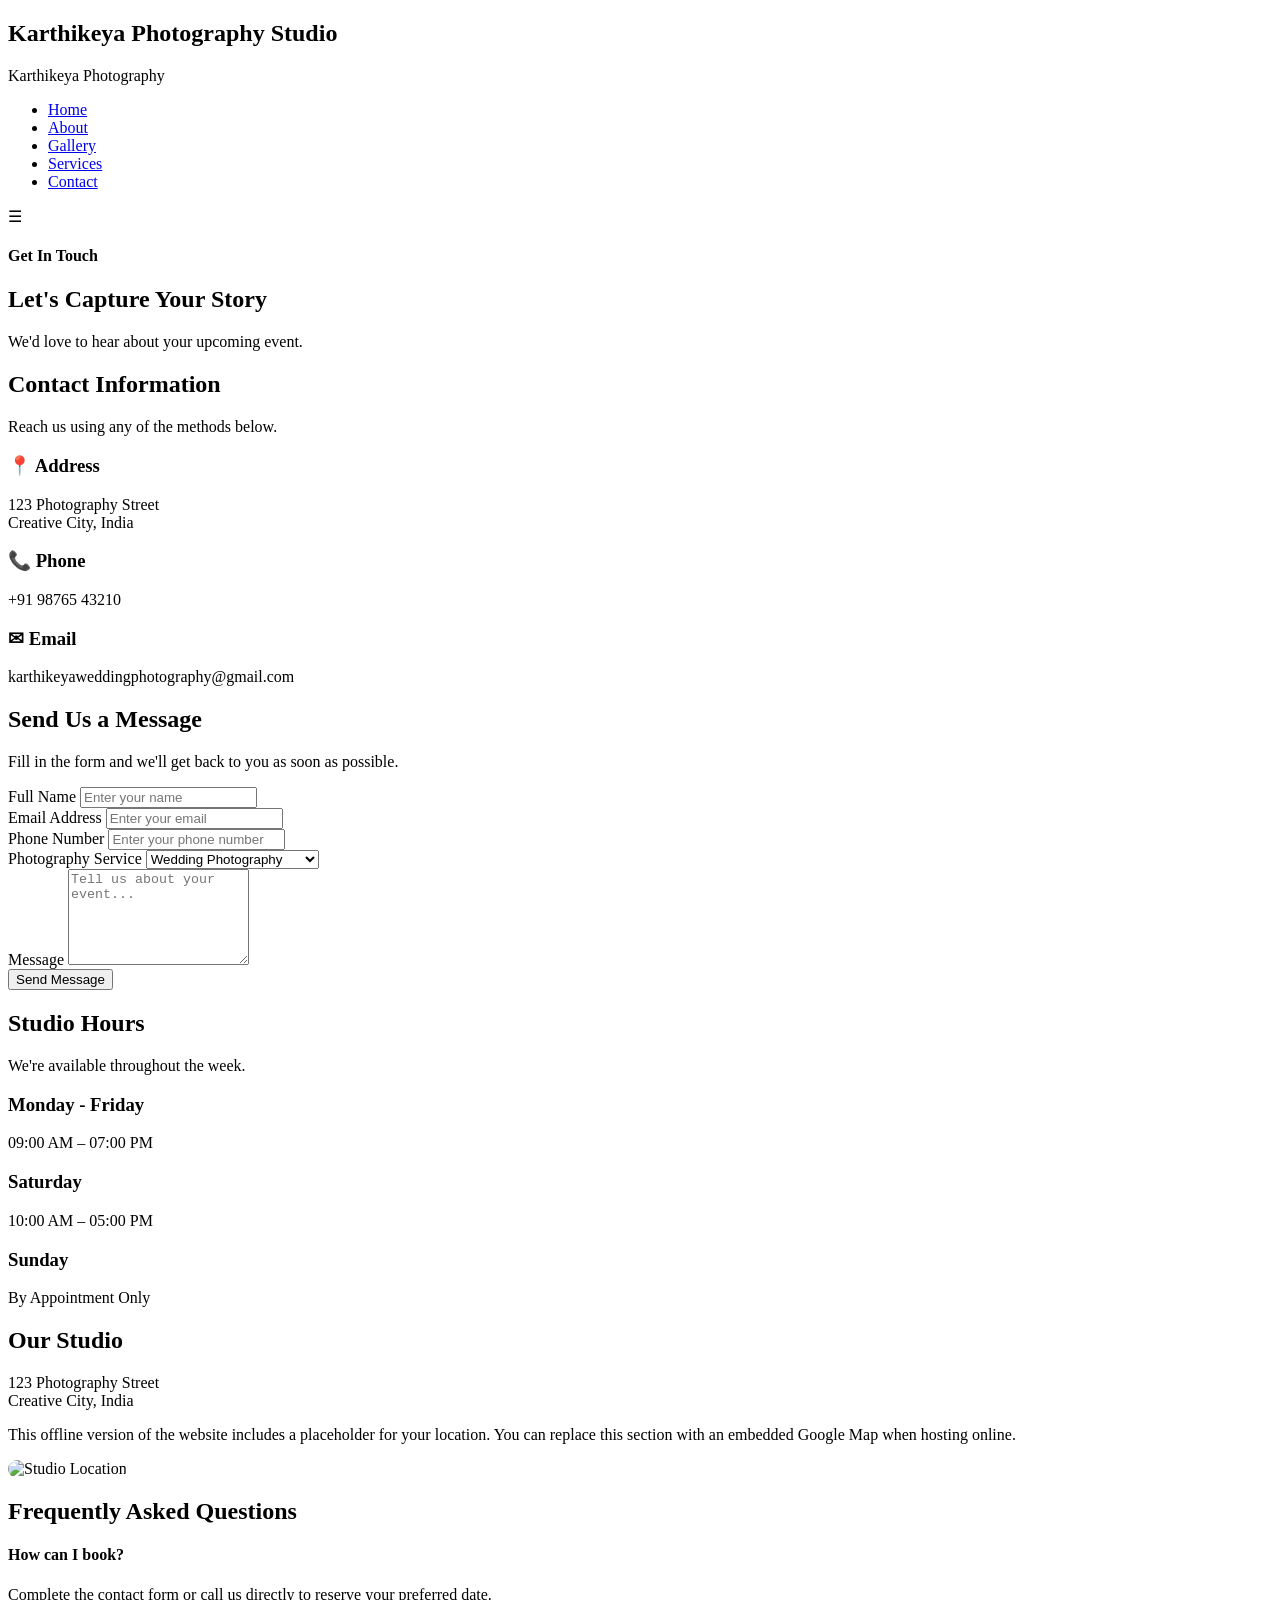
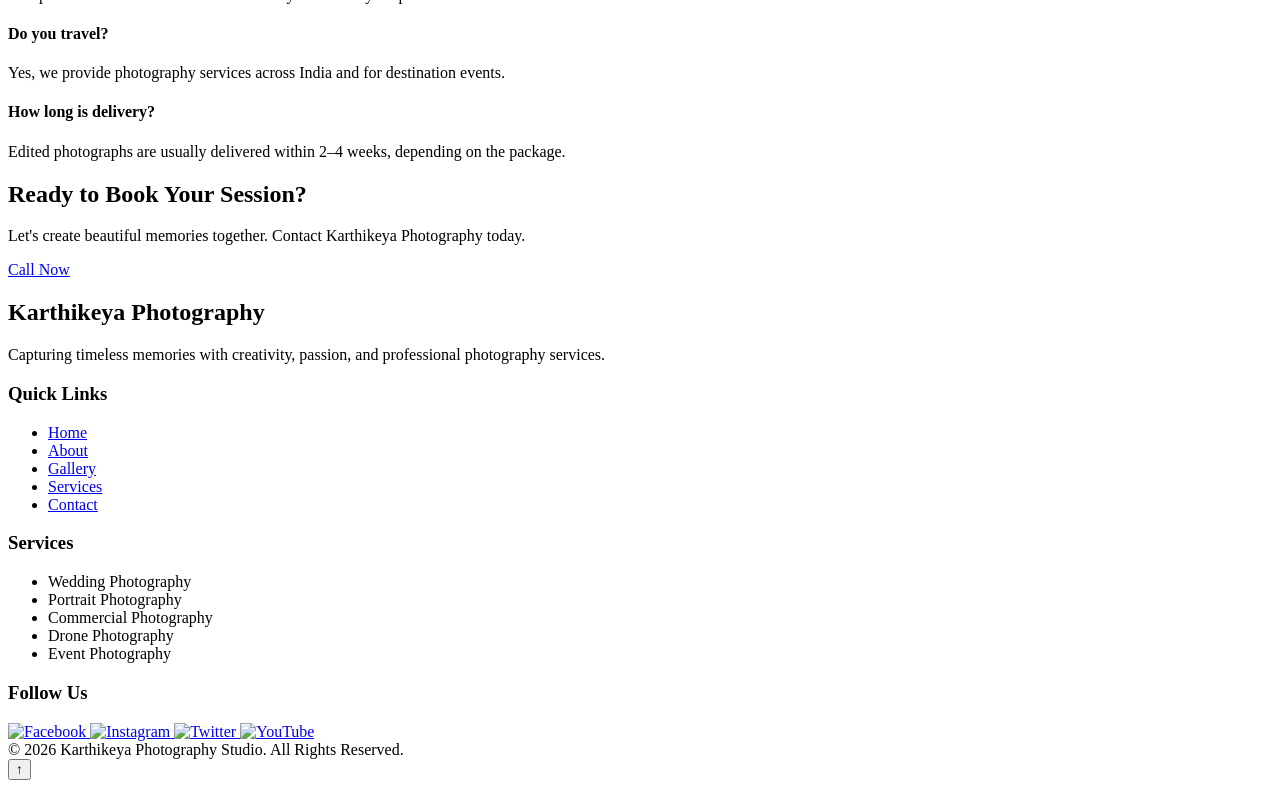
==== contact.html @ f2ad4633 "Add files via upload" ====
<!DOCTYPE html>
<html lang="en">

<head>

    <meta charset="UTF-8">

    <meta name="viewport"
          content="width=device-width, initial-scale=1.0">

    <title>Contact | Karthikeya Photography</title>

    <link rel="stylesheet" href="css/style.css">

    <link rel="stylesheet" href="css/responsive.css">

    <link rel="stylesheet" href="css/animations.css">

    <script src="js/script.js" defer></script>

</head>

<body>

<!-- ========================= -->
<!-- PRELOADER -->
<!-- ========================= -->

<div id="loader">

    <div class="camera-loader"></div>

    <h2>Karthikeya Photography Studio</h2>

</div>

<!-- ========================= -->
<!-- HEADER -->
<!-- ========================= -->

<header>

<nav class="navbar">

<div class="logo">

Karthikeya Photography

</div>

<ul class="nav-links">

<li><a href="index.html">Home</a></li>

<li><a href="about.html">About</a></li>

<li><a href="gallery.html">Gallery</a></li>

<li><a href="services.html">Services</a></li>

<li><a href="contact.html" class="active">Contact</a></li>

</ul>

<div class="menu-btn">

☰

</div>

</nav>

</header>

<!-- ========================= -->
<!-- HERO -->
<!-- ========================= -->

<section class="hero"
style="background:url('images/contact-banner.jpg') center/cover;">

<div class="hero-overlay"></div>

<div class="hero-content">

<h4>

Get In Touch

</h4>

<h1>

Let's Capture

<span>

Your Story

</span>

</h1>

<p>

We'd love to hear about your upcoming event.

</p>

</div>

</section>

<!-- ========================= -->
<!-- CONTACT INFO -->
<!-- ========================= -->

<section class="services">

<div class="section-title">

<h2>

Contact Information

</h2>

<p>

Reach us using any of the methods below.

</p>

</div>

<div class="service-grid">

<div class="service-card">

<h3>

📍 Address

</h3>

<p>

123 Photography Street<br>

Creative City, India

</p>

</div>

<div class="service-card">

<h3>

📞 Phone

</h3>

<p>

+91 98765 43210

</p>

</div>

<div class="service-card">

<h3>

✉ Email

</h3>

<p>

karthikeyaweddingphotography@gmail.com

</p>

</div>

</div>

</section>

<!-- ========================= -->
<!-- CONTACT FORM -->
<!-- ========================= -->

<section class="contact-preview">

<div class="contact-box">

<div>

<h2>

Send Us a Message

</h2>

<p>

Fill in the form and we'll get back to you as soon as possible.

</p>

</div>

<form id="contactForm">

<div class="form-group">

<label for="name">

Full Name

</label>

<input
type="text"
id="name"
placeholder="Enter your name"
required>

</div>

<div class="form-group">

<label for="email">

Email Address

</label>

<input
type="email"
id="email"
placeholder="Enter your email"
required>

</div>

<div class="form-group">

<label for="phone">

Phone Number

</label>

<input
type="tel"
id="phone"
placeholder="Enter your phone number">

</div>

<div class="form-group">

<label for="service">

Photography Service

</label>

<select id="service">

<option>Wedding Photography</option>

<option>Portrait Photography</option>

<option>Fashion Photography</option>

<option>Commercial Photography</option>

<option>Drone Photography</option>

<option>Event Photography</option>

</select>

</div>

<div class="form-group">

<label for="message">

Message

</label>

<textarea
id="message"
rows="6"
placeholder="Tell us about your event..."
required></textarea>

</div>

<button
type="submit"
class="btn-primary">

Send Message

</button>

</form>

</div>

</section>
<!-- ========================= -->
<!-- STUDIO HOURS -->
<!-- ========================= -->

<section class="services">

    <div class="section-title">

        <h2>Studio Hours</h2>

        <p>We're available throughout the week.</p>

    </div>

    <div class="service-grid">

        <div class="service-card">

            <h3>Monday - Friday</h3>

            <p>09:00 AM – 07:00 PM</p>

        </div>

        <div class="service-card">

            <h3>Saturday</h3>

            <p>10:00 AM – 05:00 PM</p>

        </div>

        <div class="service-card">

            <h3>Sunday</h3>

            <p>By Appointment Only</p>

        </div>

    </div>

</section>

<!-- ========================= -->
<!-- LOCATION -->
<!-- ========================= -->

<section class="contact-preview">

    <div class="contact-box">

        <div>

            <h2>Our Studio</h2>

            <p>

                123 Photography Street<br>
                Creative City, India

            </p>

            <p>

                This offline version of the website
                includes a placeholder for your location.
                You can replace this section with an
                embedded Google Map when hosting online.

            </p>

        </div>

        <div>

            <img src="images/map-placeholder.jpg"
                 alt="Studio Location"
                 style="width:100%;border-radius:15px;">

        </div>

    </div>

</section>

<!-- ========================= -->
<!-- FAQ -->
<!-- ========================= -->

<section class="testimonials">

    <div class="section-title">

        <h2>Frequently Asked Questions</h2>

    </div>

    <div class="testimonial-slider">

        <div class="testimonial-card">

            <h4>How can I book?</h4>

            <p>

                Complete the contact form or call us
                directly to reserve your preferred date.

            </p>

        </div>

        <div class="testimonial-card">

            <h4>Do you travel?</h4>

            <p>

                Yes, we provide photography services
                across India and for destination events.

            </p>

        </div>

        <div class="testimonial-card">

            <h4>How long is delivery?</h4>

            <p>

                Edited photographs are usually delivered
                within 2–4 weeks, depending on the package.

            </p>

        </div>

    </div>

</section>

<!-- ========================= -->
<!-- CALL TO ACTION -->
<!-- ========================= -->

<section class="cta">

    <div class="cta-content">

        <h2>

            Ready to Book Your Session?

        </h2>

        <p>

            Let's create beautiful memories together.
            Contact Karthikeya Photography today.

        </p>

        <a href="tel:+919876543210"
           class="btn-primary">

            Call Now

        </a>

    </div>

</section>

<!-- ========================= -->
<!-- FOOTER -->
<!-- ========================= -->

<footer>

    <div class="footer-container">

        <div class="footer-column">

            <h2>Karthikeya Photography</h2>

            <p>

                Capturing timeless memories with
                creativity, passion, and professional
                photography services.

            </p>

        </div>

        <div class="footer-column">

            <h3>Quick Links</h3>

            <ul>

                <li><a href="index.html">Home</a></li>

                <li><a href="about.html">About</a></li>

                <li><a href="gallery.html">Gallery</a></li>

                <li><a href="services.html">Services</a></li>

                <li><a href="contact.html">Contact</a></li>

            </ul>

        </div>

        <div class="footer-column">

            <h3>Services</h3>

            <ul>

                <li>Wedding Photography</li>
                <li>Portrait Photography</li>
                <li>Commercial Photography</li>
                <li>Drone Photography</li>
                <li>Event Photography</li>

            </ul>

        </div>

        <div class="footer-column">

            <h3>Follow Us</h3>

            <div class="social-icons">

                <a href="#">
                    <img src="images/icons/facebook.svg" alt="Facebook">
                </a>

                <a href="#">
                    <img src="images/icons/instagram.svg" alt="Instagram">
                </a>

                <a href="#">
                    <img src="images/icons/twitter.svg" alt="Twitter">
                </a>

                <a href="#">
                    <img src="images/icons/youtube.svg" alt="YouTube">
                </a>

            </div>

        </div>

    </div>

    <div class="copyright">

        © 2026 Karthikeya Photography Studio.
        All Rights Reserved.

    </div>

</footer>

<!-- ========================= -->
<!-- BACK TO TOP -->
<!-- ========================= -->

<button id="backToTop">

    ↑

</button>

</body>

</html>
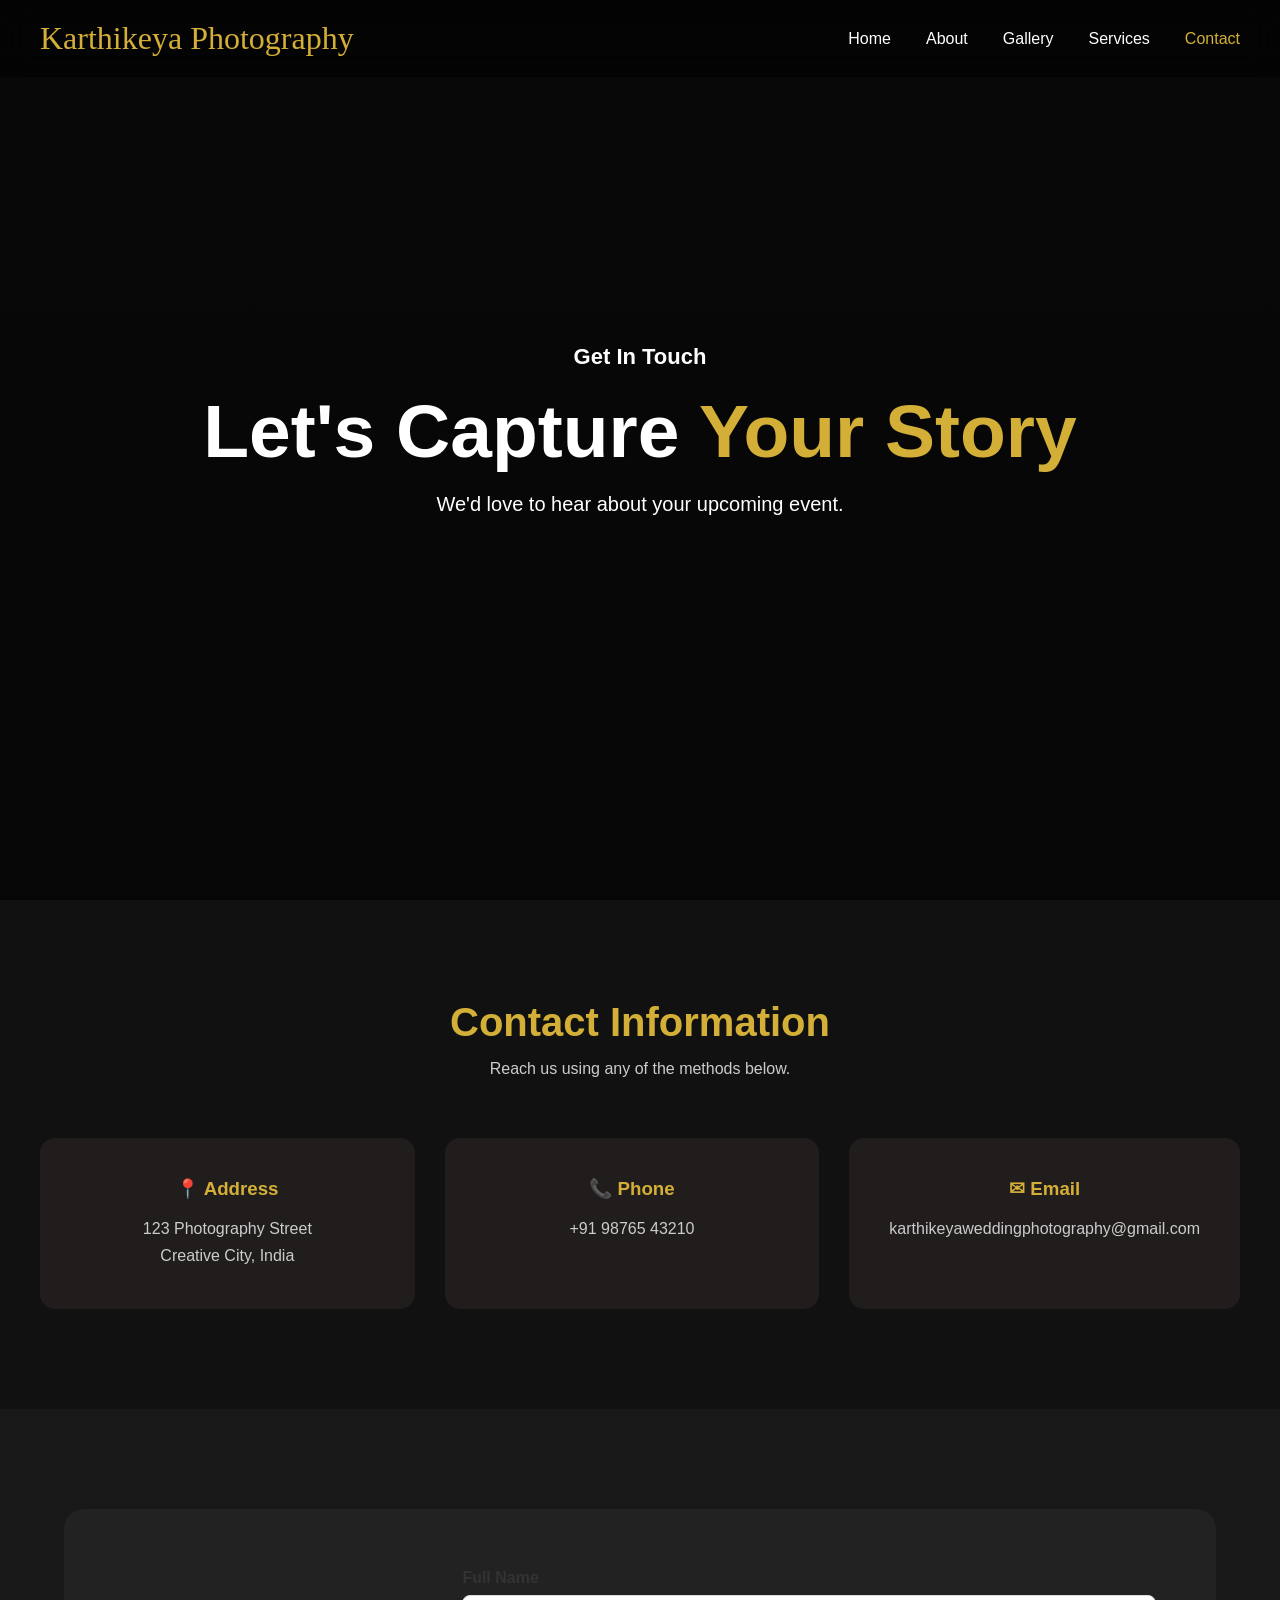
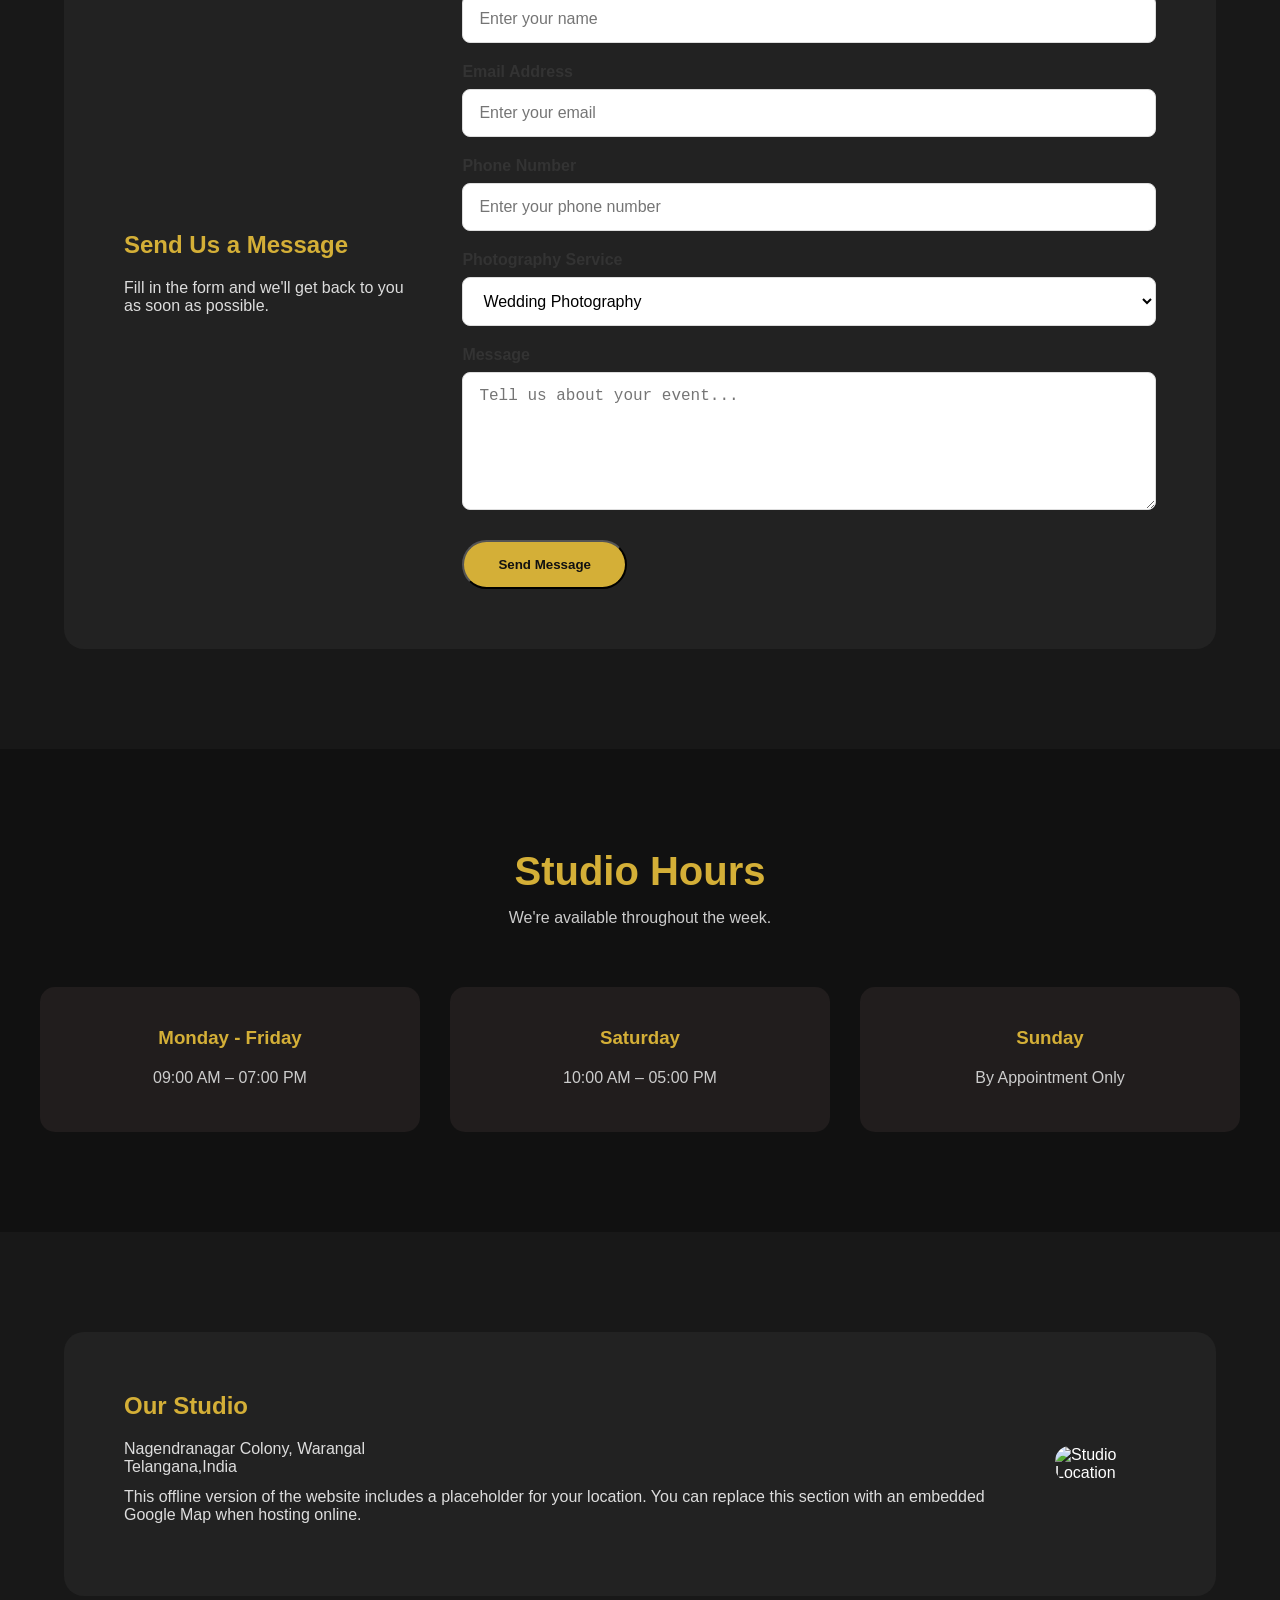
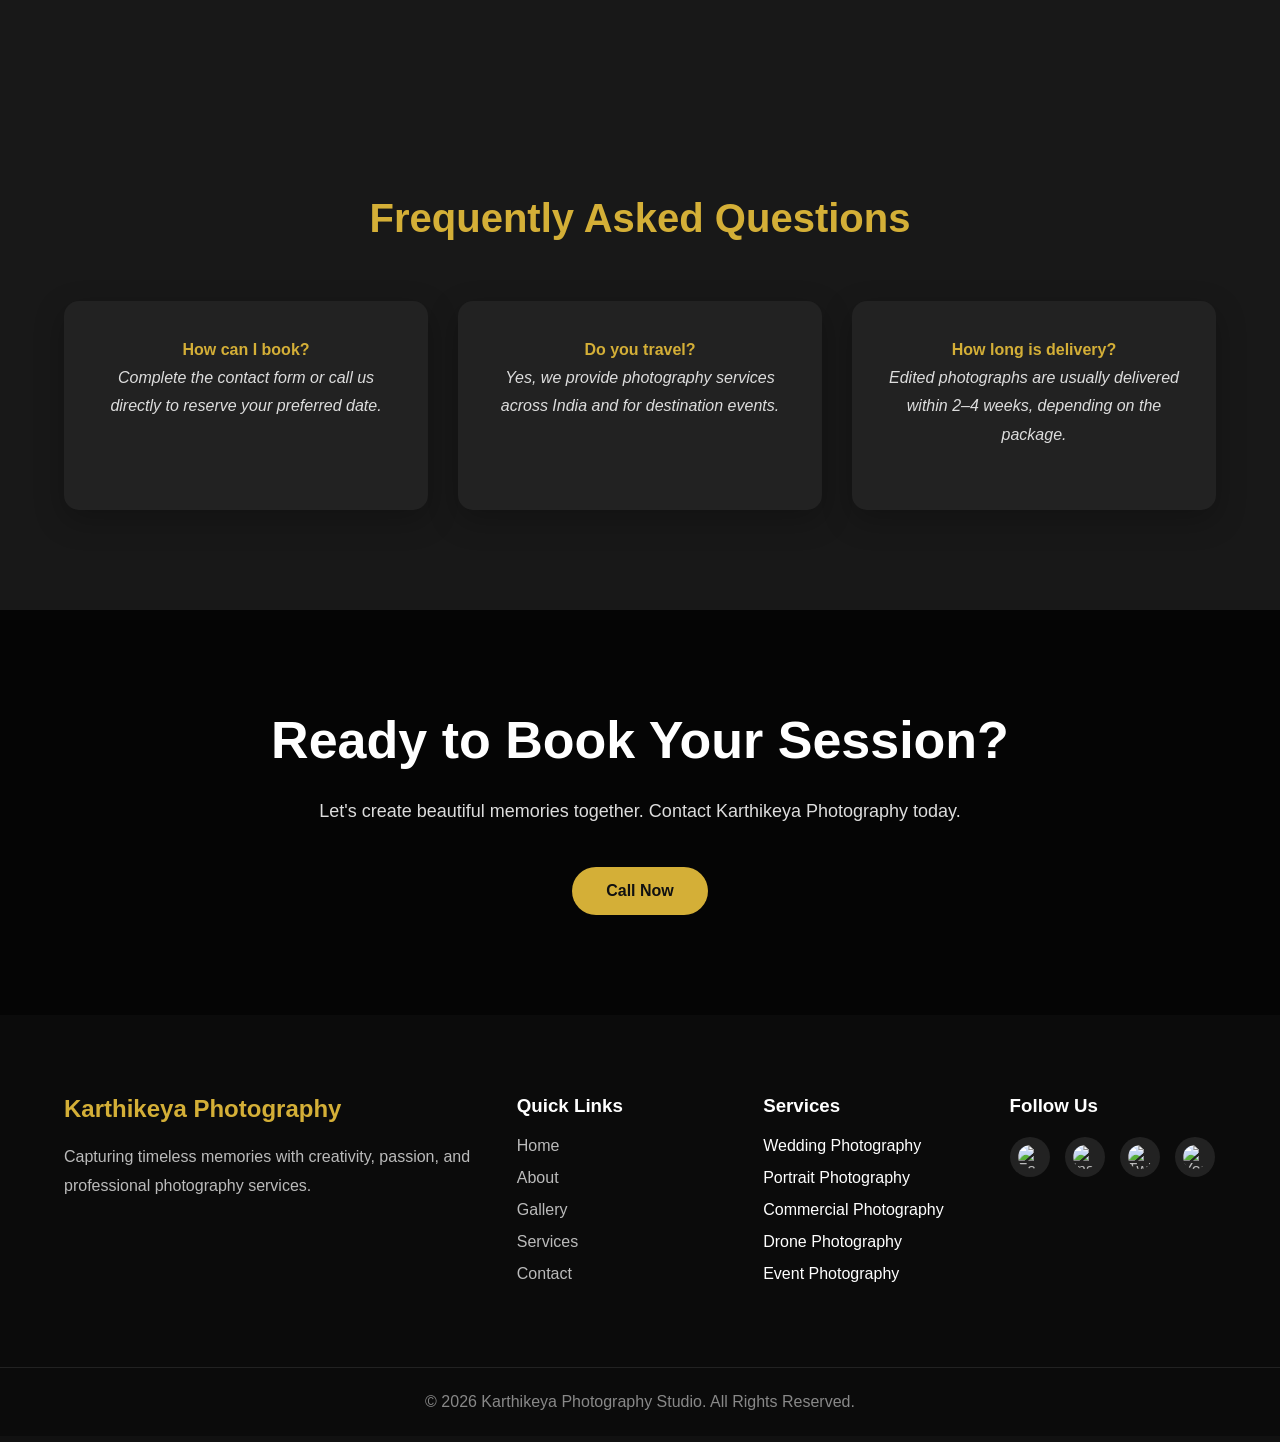
==== commit 49147fee: "Update contact.html" ====
--- a/contact.html
+++ b/contact.html
@@ -375,8 +375,8 @@
 
             <p>
 
-                123 Photography Street<br>
-                Creative City, India
+                Nagendranagar Colony, Warangal<br>
+                Telangana,India
 
             </p>
 
@@ -599,4 +599,4 @@
 
 </body>
 
-</html>+</html>
--- a/css/style.css
+++ b/css/style.css
@@ -0,0 +1,1218 @@
+/* ==========================================
+   Karthikeya Photography Website
+   style.css
+   ========================================== */
+
+/* Google fonts are NOT used.
+   Store local font files in /fonts/
+*/
+
+@font-face {
+    font-family: "Poppins";
+    src: url("../fonts/Poppins-Regular.ttf");
+}
+
+@font-face {
+    font-family: "PoppinsBold";
+    src: url("../fonts/Poppins-Bold.ttf");
+}
+
+:root{
+
+    --primary:#111111;
+    --secondary:#1b1b1b;
+    --accent:#d4af37;
+    --white:#ffffff;
+    --gray:#bdbdbd;
+    --light:#f5f5f5;
+    --shadow:0 10px 30px rgba(0,0,0,.25);
+    --radius:12px;
+
+}
+
+*{
+
+    margin:0;
+    padding:0;
+    box-sizing:border-box;
+
+}
+header {
+    padding: 0;
+}
+
+.navbar {
+    margin: 0;
+    padding: 15px;
+}
+html{
+
+    scroll-behavior:smooth;
+
+}
+
+body{
+
+    font-family:"Poppins",sans-serif;
+    background:#111;
+    color:#fff;
+    overflow-x:hidden;
+
+}
+
+img{
+
+    width:100%;
+    display:block;
+
+}
+
+a{
+
+    text-decoration:none;
+
+}
+
+ul{
+
+    list-style:none;
+
+}
+
+.container {
+    width: 100%;
+    max-width: 100%;
+    margin: 0;
+    padding: 0 20px;   /* Change to 0 if you want no side space */
+    box-sizing: border-box;
+}
+
+section{
+
+    padding:100px 0;
+
+}
+
+.section-title{
+
+    text-align:center;
+    margin-bottom:60px;
+
+}
+
+.section-title h2{
+
+    font-size:40px;
+    color:var(--accent);
+
+}
+
+.section-title p{
+
+    color:#ccc;
+    margin-top:15px;
+
+}
+
+/*======================
+PRELOADER
+======================*/
+
+#loader{
+
+    position:fixed;
+    inset:0;
+    background:#111;
+    display:flex;
+    justify-content:center;
+    align-items:center;
+    flex-direction:column;
+    z-index:99999;
+
+}
+
+.camera-loader{
+
+    width:70px;
+    height:70px;
+    border-radius:50%;
+    border:6px solid #333;
+    border-top:6px solid var(--accent);
+    animation:spin 1s linear infinite;
+
+}
+
+#loader h2{
+
+    margin-top:20px;
+    color:white;
+
+}
+
+/*======================
+NAVBAR
+======================*/
+html {
+    overflow-y: scroll;
+}
+
+header {
+    position: fixed;
+    top: 0;
+    left: 10;
+    width: 100%;
+    z-index: 999;
+}
+
+.navbar {
+    max-width: 100%;
+    margin:0;
+    padding: 20px 40px;
+
+    display: flex;
+    justify-content: space-between;
+    align-items: center;
+
+    box-sizing: border-box;
+
+    backdrop-filter: blur(15px);
+    background: rgba(0, 0, 0, 0.45);
+}
+
+.logo{
+
+    font-size:32px;
+    color:var(--accent);
+    font-family:"PoppinsBold";
+
+}
+
+.nav-links{
+
+    display:flex;
+    gap:35px;
+
+}
+
+.nav-links a{
+
+    color:white;
+    transition:.35s;
+
+}
+
+.nav-links a:hover,
+.nav-links .active{
+
+    color:var(--accent);
+
+}
+
+.menu-btn{
+
+    display:none;
+    font-size:30px;
+    cursor:pointer;
+
+}
+
+/*======================
+BUTTONS
+======================*/
+
+.btn-primary{
+
+    display:inline-block;
+    background:var(--accent);
+    color:#111;
+
+    padding:15px 34px;
+
+    border-radius:40px;
+
+    transition:.35s;
+    font-weight:bold;
+
+}
+
+.btn-primary:hover{
+
+    transform:translateY(-5px);
+
+}
+
+.btn-secondary{
+
+    display:inline-block;
+
+    border:2px solid var(--accent);
+
+    color:white;
+
+    padding:15px 34px;
+
+    border-radius:40px;
+
+    margin-left:15px;
+
+}
+
+.btn-secondary:hover{
+
+    background:var(--accent);
+    color:#111;
+
+}
+
+/*======================
+HERO
+======================*/
+
+.hero {
+    position: relative;
+    min-height: 100vh;
+
+    background: url("../images/hero-bg.jpg") center center/cover no-repeat;
+
+    display: flex;
+    justify-content: center;
+    align-items: center;
+    text-align: center;
+}
+
+
+
+.hero-content {
+    position: relative;
+    z-index: 2;
+}
+.hero-overlay{
+
+    position:absolute;
+    inset:0;
+
+    background:rgba(0,0,0,.55);
+
+}
+
+.hero-content{
+
+    position:relative;
+    z-index:2;
+
+    text-align:center;
+
+    width:80%;
+
+}
+
+.hero h4{
+
+    color:var(--accent);
+    font-size:22px;
+
+}
+
+.hero h1{
+
+    font-size:75px;
+    line-height:1.1;
+    margin:20px 0;
+
+}
+
+.hero h1 span{
+
+    color:var(--accent);
+
+}
+
+.hero p{
+
+    color:#ddd;
+    font-size:20px;
+    margin-bottom:40px;
+
+}
+
+/*======================
+ABOUT
+======================*/
+
+.about-preview .container{
+
+    display:grid;
+
+    grid-template-columns:1fr 1fr;
+
+    gap:0px;
+
+    align-items:center;
+
+}
+
+.about-image img{
+
+    border-radius:15px;
+    box-shadow:var(--shadow);
+
+}
+
+.about-content h2{
+
+    color:var(--accent);
+
+    margin-bottom:20px;
+
+}
+
+.about-content p{
+
+    line-height:1.8;
+    color:#ddd;
+
+}
+
+.stats{
+
+    display:flex;
+
+    gap:20px;
+
+    margin:40px 0;
+
+}
+
+.stat-box{
+
+    flex:1;
+
+    background:#1b1b1b;
+
+    padding:25px;
+
+    text-align:center;
+
+    border-radius:12px;
+
+}
+
+.stat-box h3{
+
+    color:var(--accent);
+
+    font-size:34px;
+
+}
+
+/*======================
+SERVICES
+======================*/
+
+/* ===========================
+   Service Grid
+=========================== */
+
+.service-grid {
+    display: grid;
+    grid-template-columns: repeat(3, 1fr);
+    gap: 30px;
+    max-width: 1200px;
+    margin: 0 auto;
+}
+
+/* If there are exactly 4 cards, center the last one */
+.service-card:last-child:nth-child(4) {
+    grid-column: 2;
+}
+.service-card{
+
+    background:#211d1d;
+
+    padding:40px;
+
+    text-align:center;
+
+    border-radius:15px;
+
+    transition:.35s;
+
+}
+
+.service-card:hover{
+
+    transform:translateY(-10px);
+
+}
+
+.service-card img{
+
+    width:70px;
+
+    margin:auto;
+
+    margin-bottom:20px;
+
+}
+
+.service-card h3{
+
+    margin-bottom:15px;
+
+    color:var(--accent);
+
+}
+
+.service-card p{
+
+    color:#ccc;
+
+    line-height:1.7;
+
+}
+
+/*======================
+GALLERY PREVIEW
+======================*/
+
+.gallery-grid{
+
+    display:grid;
+
+    grid-template-columns:repeat(3,1fr);
+
+    gap:20px;
+
+}
+
+.gallery-grid img{
+
+    height:300px;
+
+    object-fit:cover;
+
+    border-radius:12px;
+
+    transition:.4s;
+
+    cursor:pointer;
+
+}
+
+.gallery-grid img:hover{
+
+    transform:scale(1.05);
+
+}
+
+.center{
+
+    text-align:center;
+
+    margin-top:50px;
+
+}
+/*=========================================
+TESTIMONIALS
+=========================================*/
+
+.testimonials{
+
+    background:#181818;
+
+}
+
+.testimonial-slider{
+
+    width:90%;
+    max-width:1200px;
+    margin:auto;
+
+    display:grid;
+    grid-template-columns:repeat(3,1fr);
+    gap:30px;
+
+}
+
+.testimonial-card{
+
+    background:#222;
+
+    padding:40px 30px;
+
+    border-radius:15px;
+
+    text-align:center;
+
+    transition:.35s;
+
+    box-shadow:var(--shadow);
+
+}
+
+.testimonial-card:hover{
+
+    transform:translateY(-10px);
+
+}
+
+.testimonial-card img{
+
+    width:90px;
+    height:90px;
+
+    object-fit:cover;
+
+    border-radius:50%;
+
+    border:4px solid var(--accent);
+
+    margin:auto;
+
+    margin-bottom:25px;
+
+}
+
+.testimonial-card p{
+
+    color:#ddd;
+
+    line-height:1.8;
+
+    margin-bottom:20px;
+
+    font-style:italic;
+
+}
+
+.testimonial-card h4{
+
+    color:var(--accent);
+
+    margin-bottom:5px;
+
+}
+
+.testimonial-card span{
+
+    color:#aaa;
+
+}
+
+
+/*=========================================
+PRICING
+=========================================*/
+
+.pricing{
+
+    background:#111;
+
+}
+
+.pricing-grid{
+
+    width:90%;
+    max-width:1200px;
+
+    margin:auto;
+
+    display:grid;
+
+    grid-template-columns:repeat(3,1fr);
+
+    gap:35px;
+
+}
+
+.price-card{
+
+    position:relative;
+
+    background:#1b1b1b;
+
+    padding:50px 35px;
+
+    border-radius:18px;
+
+    text-align:center;
+
+    transition:.35s;
+
+}
+
+.price-card:hover{
+
+    transform:translateY(-10px);
+
+}
+
+.featured{
+
+    border:2px solid var(--accent);
+
+    transform:scale(1.05);
+
+}
+
+.popular{
+
+    position:absolute;
+
+    top:20px;
+
+    right:20px;
+
+    background:var(--accent);
+
+    color:#111;
+
+    padding:8px 16px;
+
+    border-radius:30px;
+
+    font-size:14px;
+
+    font-weight:bold;
+
+}
+
+.price-card h3{
+
+    color:var(--accent);
+
+    font-size:28px;
+
+}
+
+.price-card h1{
+
+    font-size:55px;
+
+    margin:20px 0;
+
+}
+
+.price-card ul{
+
+    margin:35px 0;
+
+}
+
+.price-card li{
+
+    margin:15px 0;
+
+    color:#ddd;
+
+}
+
+
+/*=========================================
+CTA
+=========================================*/
+
+.cta{
+
+    background:url("../images/cta.jpg") center/cover;
+
+    position:relative;
+
+}
+
+.cta::before{
+
+    content:"";
+
+    position:absolute;
+
+    inset:0;
+
+    background:rgba(0,0,0,.70);
+
+}
+
+.cta-content{
+
+    position:relative;
+
+    z-index:2;
+
+    text-align:center;
+
+    width:80%;
+
+    max-width:900px;
+
+    margin:auto;
+
+}
+
+.cta h2{
+
+    font-size:52px;
+
+    color:white;
+
+    margin-bottom:25px;
+
+}
+
+.cta p{
+
+    color:#ddd;
+
+    font-size:18px;
+
+    line-height:1.8;
+
+    margin-bottom:40px;
+
+}
+
+
+/*=========================================
+CONTACT PREVIEW
+=========================================*/
+
+.contact-preview{
+
+    background:#181818;
+
+}
+
+.contact-box{
+
+    width:90%;
+    max-width:1200px;
+
+    margin:auto;
+
+    background:#222;
+
+    padding:60px;
+
+    border-radius:20px;
+
+    display:flex;
+
+    justify-content:space-between;
+
+    align-items:center;
+
+    gap:50px;
+
+}
+
+.contact-box h2{
+
+    color:var(--accent);
+
+    margin-bottom:20px;
+
+}
+
+.contact-box p{
+
+    color:#ddd;
+
+    margin:12px 0;
+
+}
+
+
+/*=========================================
+FOOTER
+=========================================*/
+
+footer{
+
+    background:#0b0b0b;
+
+    padding-top:80px;
+
+}
+
+.footer-container{
+
+    width:90%;
+    max-width:1200px;
+
+    margin:auto;
+
+    display:grid;
+
+    grid-template-columns:2fr 1fr 1fr 1fr;
+
+    gap:40px;
+
+}
+
+.footer-column h2{
+
+    color:var(--accent);
+
+    margin-bottom:20px;
+
+}
+
+.footer-column h3{
+
+    color:white;
+
+    margin-bottom:20px;
+
+}
+
+.footer-column p{
+
+    color:#bbb;
+
+    line-height:1.8;
+
+}
+
+.footer-column li{
+
+    margin:14px 0;
+
+}
+
+.footer-column a{
+
+    color:#bbb;
+
+    transition:.3s;
+
+}
+
+.footer-column a:hover{
+
+    color:var(--accent);
+
+}
+
+.social-icons{
+
+    display:flex;
+
+    gap:15px;
+
+}
+
+.social-icons img{
+
+    width:40px;
+
+    height:40px;
+
+    background:#222;
+
+    padding:8px;
+
+    border-radius:50%;
+
+    transition:.3s;
+
+}
+
+.social-icons img:hover{
+
+    background:var(--accent);
+
+}
+
+.copyright{
+
+    margin-top:70px;
+
+    border-top:1px solid #222;
+
+    text-align:center;
+
+    padding:25px;
+
+    color:#888;
+
+}
+
+
+/*=========================================
+BACK TO TOP
+=========================================*/
+
+#backToTop{
+
+    position:fixed;
+
+    bottom:30px;
+
+    right:30px;
+
+    width:55px;
+
+    height:55px;
+
+    border:none;
+
+    border-radius:50%;
+
+    background:var(--accent);
+
+    color:#111;
+
+    font-size:24px;
+
+    cursor:pointer;
+
+    display:none;
+
+    box-shadow:var(--shadow);
+
+    transition:.3s;
+
+    z-index:999;
+
+}
+
+#backToTop:hover{
+
+    transform:translateY(-6px);
+
+}
+
+
+/*=========================================
+UTILITY
+=========================================*/
+
+.hidden{
+
+    display:none;
+
+}
+
+.text-center{
+
+    text-align:center;
+
+}
+
+.mt-5{
+
+    margin-top:50px;
+
+}
+
+.mb-5{
+
+    margin-bottom:50px;
+
+}
+/* ==========================================
+   Testimonial Slider Controls
+   ========================================== */
+
+.testimonial-controls{
+
+    display:flex;
+
+    justify-content:center;
+
+    gap:15px;
+
+    margin-top:30px;
+
+}
+
+.testimonial-controls button{
+
+    width:45px;
+
+    height:45px;
+
+    border:none;
+
+    border-radius:50%;
+
+    background:#d4af37;
+
+    color:#111;
+
+    cursor:pointer;
+
+    font-size:20px;
+
+    transition:.3s;
+
+}
+
+.testimonial-controls button:hover{
+
+    transform:scale(1.1);
+
+}
+
+.testimonial-dots{
+
+    display:flex;
+
+    justify-content:center;
+
+    gap:10px;
+
+    margin-top:20px;
+
+}
+
+.dot{
+
+    width:12px;
+
+    height:12px;
+
+    border-radius:50%;
+
+    background:#666;
+
+    cursor:pointer;
+
+    transition:.3s;
+
+}
+
+.dot.active{
+
+    background:#d4af37;
+
+}
+
+.testimonial-card{
+
+    transition:opacity .4s ease;
+
+}
+/* ==========================================
+   HELPER CLASSES
+   ========================================== */
+
+/* Camera Loader */
+.camera-loader {
+    width: 70px;
+    height: 70px;
+    border: 6px solid rgba(255,255,255,0.2);
+    border-top: 6px solid #d4af37;
+    border-radius: 50%;
+    animation: spin 1s linear infinite;
+    margin: 0 auto 20px;
+}
+
+/* Hero Overlay */
+.hero-overlay {
+    position: absolute;
+    inset: 0;
+    background: linear-gradient(
+        rgba(0,0,0,0.55),
+        rgba(0,0,0,0.65)
+    );
+    z-index: 1;
+}
+
+/* Hero Content Above Overlay */
+.hero-content {
+    position: relative;
+    z-index: 2;
+}
+
+/* Form Group */
+.form-group {
+    display: flex;
+    flex-direction: column;
+    margin-bottom: 20px;
+}
+
+.form-group label {
+    font-weight: 600;
+    margin-bottom: 8px;
+    color: #333;
+}
+
+.form-group input,
+.form-group select,
+.form-group textarea {
+    width: 100%;
+    padding: 14px 16px;
+    border: 1px solid #ddd;
+    border-radius: 8px;
+    font-size: 16px;
+    outline: none;
+    transition: 0.3s;
+    background: #fff;
+}
+
+.form-group input:focus,
+.form-group select:focus,
+.form-group textarea:focus {
+    border-color: #d4af37;
+    box-shadow: 0 0 8px rgba(212,175,55,0.25);
+}
+
+/* Center Utility */
+.center {
+    display: flex;
+    justify-content: center;
+    align-items: center;
+    flex-wrap: wrap;
+    gap: 15px;
+}
+
+/* Loader Screen */
+#loader {
+    position: fixed;
+    inset: 0;
+    background: #111;
+    display: flex;
+    flex-direction: column;
+    justify-content: center;
+    align-items: center;
+    z-index: 99999;
+    color: #fff;
+}
+
+#loader h2 {
+    margin-top: 15px;
+    color: #d4af37;
+    letter-spacing: 2px;
+    font-size: 22px;
+}
+
+/* Hero Positioning */
+.hero {
+    position: relative;
+    overflow: hidden;
+}
+
+.hero-content h1,
+.hero-content h4,
+.hero-content p {
+    color: #fff;
+}
+
+/* Contact Form */
+#contactForm {
+    width: 100%;
+}
+
+#contactForm button {
+    margin-top: 10px;
+}
+
+/* Spin Animation */
+@keyframes spin {
+    from {
+        transform: rotate(0deg);
+    }
+    to {
+        transform: rotate(360deg);
+    }
+}
--- a/css/responsive.css
+++ b/css/responsive.css
@@ -0,0 +1,412 @@
+/* ==========================================
+   LensCraft Photography Website
+   responsive.css
+   ========================================== */
+
+/* Large Tablets */
+@media (max-width:1200px){
+
+.container{
+    width:95%;
+}
+
+.hero h1{
+    font-size:60px;
+}
+
+.footer-container{
+    grid-template-columns:repeat(2,1fr);
+}
+
+}
+
+/* ==========================
+   Tablets
+========================== */
+
+@media (max-width:992px){
+
+section{
+    padding:80px 0;
+}
+
+/* Navigation */
+
+.nav-links{
+
+    position:absolute;
+
+    top:100%;
+
+    left:0;
+
+    width:100%;
+
+    background:#111;
+
+    display:none;
+
+    flex-direction:column;
+
+    text-align:center;
+
+    padding:30px 0;
+
+}
+
+.nav-links.active{
+
+    display:flex;
+
+}
+
+.nav-links li{
+
+    margin:15px 0;
+
+}
+
+.menu-btn{
+
+    display:block;
+
+}
+
+/* Hero */
+
+.hero{
+
+    height:auto;
+
+    padding:180px 20px 120px;
+
+}
+
+.hero-content{
+
+    width:100%;
+
+}
+
+.hero h1{
+
+    font-size:52px;
+
+}
+
+.hero p{
+
+    font-size:18px;
+
+}
+
+/* About */
+
+.about-preview .container{
+
+    grid-template-columns:1fr;
+
+    text-align:center;
+
+}
+
+.stats{
+
+    justify-content:center;
+
+    flex-wrap:wrap;
+
+}
+
+/* Services */
+
+.service-grid{
+
+    grid-template-columns:repeat(2,1fr);
+
+}
+
+/* Gallery */
+
+.gallery-grid{
+
+    grid-template-columns:repeat(2,1fr);
+
+}
+
+/* Testimonials */
+
+.testimonial-slider{
+
+    grid-template-columns:1fr;
+
+}
+
+/* Pricing */
+
+.pricing-grid{
+
+    grid-template-columns:1fr;
+
+}
+
+.featured{
+
+    transform:none;
+
+}
+
+/* Contact */
+
+.contact-box{
+
+    flex-direction:column;
+
+    text-align:center;
+
+}
+
+/* Footer */
+
+.footer-container{
+
+    grid-template-columns:repeat(2,1fr);
+
+}
+
+}
+
+/* ==========================
+   Mobile
+========================== */
+
+@media (max-width:768px){
+
+.hero h1{
+
+    font-size:42px;
+
+}
+
+.hero h4{
+
+    font-size:18px;
+
+}
+
+.hero p{
+
+    font-size:16px;
+
+}
+
+.hero-buttons{
+
+    display:flex;
+
+    flex-direction:column;
+
+    gap:15px;
+
+    align-items:center;
+
+}
+
+.btn-secondary{
+
+    margin-left:0;
+
+}
+
+/* Titles */
+
+.section-title h2{
+
+    font-size:34px;
+
+}
+
+/* Services */
+
+.service-grid{
+
+    grid-template-columns:1fr;
+
+}
+
+/* Gallery */
+
+.gallery-grid{
+
+    grid-template-columns:1fr;
+
+}
+
+.gallery-grid img{
+
+    height:250px;
+
+}
+
+/* Stats */
+
+.stats{
+
+    flex-direction:column;
+
+}
+
+/* Footer */
+
+.footer-container{
+
+    grid-template-columns:1fr;
+
+    text-align:center;
+
+}
+
+.social-icons{
+
+    justify-content:center;
+
+}
+
+}
+
+/* ==========================
+   Small Phones
+========================== */
+
+@media (max-width:576px){
+
+.logo{
+
+    font-size:24px;
+
+}
+
+.navbar{
+
+    padding:18px;
+
+}
+
+.hero{
+
+    padding:150px 15px 80px;
+
+}
+
+.hero h1{
+
+    font-size:34px;
+
+}
+
+.hero p{
+
+    font-size:15px;
+
+}
+
+.btn-primary,
+.btn-secondary{
+
+    width:100%;
+
+    max-width:250px;
+
+    text-align:center;
+
+}
+
+.about-content h2{
+
+    font-size:30px;
+
+}
+
+.section-title h2{
+
+    font-size:28px;
+
+}
+
+.cta h2{
+
+    font-size:34px;
+
+}
+
+.price-card h1{
+
+    font-size:44px;
+
+}
+
+.contact-box{
+
+    padding:35px 20px;
+
+}
+
+.testimonial-card{
+
+    padding:30px 20px;
+
+}
+
+}
+
+/* ==========================
+   Extra Small Devices
+========================== */
+
+@media (max-width:400px){
+
+.hero h1{
+
+    font-size:28px;
+
+}
+
+.hero h4{
+
+    font-size:16px;
+
+}
+
+.hero p{
+
+    font-size:14px;
+
+}
+
+.section-title h2{
+
+    font-size:24px;
+
+}
+
+.logo{
+
+    font-size:22px;
+
+}
+
+#backToTop{
+
+    width:45px;
+
+    height:45px;
+
+    font-size:20px;
+
+    right:15px;
+
+    bottom:15px;
+
+}
+
+}
--- a/css/animations.css
+++ b/css/animations.css
@@ -0,0 +1,464 @@
+/* ==========================================
+   LensCraft Photography Website
+   animations.css
+   ========================================== */
+
+/* ---------- Global Transitions ---------- */
+
+*{
+    transition: color .3s ease,
+                background-color .3s ease,
+                transform .3s ease,
+                opacity .3s ease,
+                box-shadow .3s ease;
+}
+
+/* ---------- Fade In ---------- */
+
+.fade-in{
+    animation:fadeIn 1s ease forwards;
+}
+
+@keyframes fadeIn{
+
+    from{
+        opacity:0;
+    }
+
+    to{
+        opacity:1;
+    }
+
+}
+
+/* ---------- Slide Up ---------- */
+
+.slide-up{
+
+    opacity:0;
+
+    transform:translateY(60px);
+
+    animation:slideUp 1s forwards;
+
+}
+
+@keyframes slideUp{
+
+    from{
+
+        opacity:0;
+        transform:translateY(60px);
+
+    }
+
+    to{
+
+        opacity:1;
+        transform:translateY(0);
+
+    }
+
+}
+
+/* ---------- Slide Left ---------- */
+
+.slide-left{
+
+    opacity:0;
+
+    transform:translateX(-80px);
+
+    animation:slideLeft 1s forwards;
+
+}
+
+@keyframes slideLeft{
+
+    to{
+
+        opacity:1;
+        transform:translateX(0);
+
+    }
+
+}
+
+/* ---------- Slide Right ---------- */
+
+.slide-right{
+
+    opacity:0;
+
+    transform:translateX(80px);
+
+    animation:slideRight 1s forwards;
+
+}
+
+@keyframes slideRight{
+
+    to{
+
+        opacity:1;
+        transform:translateX(0);
+
+    }
+
+}
+
+/* ---------- Zoom ---------- */
+
+.zoom{
+
+    animation:zoomIn 1s ease forwards;
+
+}
+
+@keyframes zoomIn{
+
+    from{
+
+        opacity:0;
+
+        transform:scale(.8);
+
+    }
+
+    to{
+
+        opacity:1;
+
+        transform:scale(1);
+
+    }
+
+}
+
+/* ---------- Hero Animation ---------- */
+
+.hero h4{
+
+    animation:fadeDown 1s;
+
+}
+
+.hero h1{
+
+    animation:fadeUp 1.2s;
+
+}
+
+.hero p{
+
+    animation:fadeUp 1.4s;
+
+}
+
+.hero-buttons{
+
+    animation:fadeUp 1.6s;
+
+}
+
+@keyframes fadeDown{
+
+    from{
+
+        opacity:0;
+
+        transform:translateY(-40px);
+
+    }
+
+    to{
+
+        opacity:1;
+
+        transform:translateY(0);
+
+    }
+
+}
+
+@keyframes fadeUp{
+
+    from{
+
+        opacity:0;
+
+        transform:translateY(40px);
+
+    }
+
+    to{
+
+        opacity:1;
+
+        transform:translateY(0);
+
+    }
+
+}
+
+/* ---------- Gallery Hover ---------- */
+
+.gallery-grid img:hover{
+
+    transform:scale(1.06);
+
+    box-shadow:0 20px 40px rgba(0,0,0,.4);
+
+}
+
+/* ---------- Service Card ---------- */
+
+.service-card:hover{
+
+    transform:translateY(-12px);
+
+    box-shadow:0 20px 45px rgba(0,0,0,.35);
+
+}
+
+/* ---------- Testimonial ---------- */
+
+.testimonial-card:hover{
+
+    transform:translateY(-10px) scale(1.02);
+
+}
+
+/* ---------- Pricing ---------- */
+
+.price-card:hover{
+
+    transform:translateY(-12px);
+
+}
+
+/* ---------- Buttons ---------- */
+
+.btn-primary:hover{
+
+    transform:translateY(-5px);
+
+    box-shadow:0 15px 35px rgba(212,175,55,.4);
+
+}
+
+.btn-secondary:hover{
+
+    transform:translateY(-5px);
+
+}
+
+/* ---------- Footer Icons ---------- */
+
+.social-icons img:hover{
+
+    transform:rotate(360deg);
+
+}
+
+/* ---------- Back To Top ---------- */
+
+#backToTop:hover{
+
+    transform:translateY(-8px) scale(1.1);
+
+}
+
+/* ---------- Navbar ---------- */
+
+.navbar{
+
+    animation:navbarFade .8s;
+
+}
+
+@keyframes navbarFade{
+
+    from{
+
+        opacity:0;
+
+        transform:translateY(-20px);
+
+    }
+
+    to{
+
+        opacity:1;
+
+        transform:translateY(0);
+
+    }
+
+}
+
+/* ---------- Preloader ---------- */
+
+@keyframes spin{
+
+    from{
+
+        transform:rotate(0deg);
+
+    }
+
+    to{
+
+        transform:rotate(360deg);
+
+    }
+
+}
+
+/* ---------- Floating ---------- */
+
+.float{
+
+    animation:floating 3s ease-in-out infinite;
+
+}
+
+@keyframes floating{
+
+    0%{
+
+        transform:translateY(0);
+
+    }
+
+    50%{
+
+        transform:translateY(-10px);
+
+    }
+
+    100%{
+
+        transform:translateY(0);
+
+    }
+
+}
+
+/* ---------- Pulse ---------- */
+
+.pulse{
+
+    animation:pulse 2s infinite;
+
+}
+
+@keyframes pulse{
+
+    0%{
+
+        transform:scale(1);
+
+    }
+
+    50%{
+
+        transform:scale(1.05);
+
+    }
+
+    100%{
+
+        transform:scale(1);
+
+    }
+
+}
+
+/* ---------- Rotate ---------- */
+
+.rotate{
+
+    animation:rotate360 12s linear infinite;
+
+}
+
+@keyframes rotate360{
+
+    from{
+
+        transform:rotate(0deg);
+
+    }
+
+    to{
+
+        transform:rotate(360deg);
+
+    }
+
+}
+
+/* ---------- Bounce ---------- */
+
+.bounce{
+
+    animation:bounce 2s infinite;
+
+}
+
+@keyframes bounce{
+
+    0%,20%,50%,80%,100%{
+
+        transform:translateY(0);
+
+    }
+
+    40%{
+
+        transform:translateY(-12px);
+
+    }
+
+    60%{
+
+        transform:translateY(-6px);
+
+    }
+
+}
+
+/* ---------- Image Overlay ---------- */
+
+.gallery-grid{
+
+    overflow:hidden;
+
+}
+
+.gallery-grid img{
+
+    transition:transform .4s ease;
+
+}
+
+/* ---------- Smooth Section Entry ---------- */
+
+.reveal{
+
+    opacity:0;
+
+    transform:translateY(80px);
+
+    transition:all .8s ease;
+
+}
+
+.reveal.active{
+
+    opacity:1;
+
+    transform:translateY(0);
+
+}
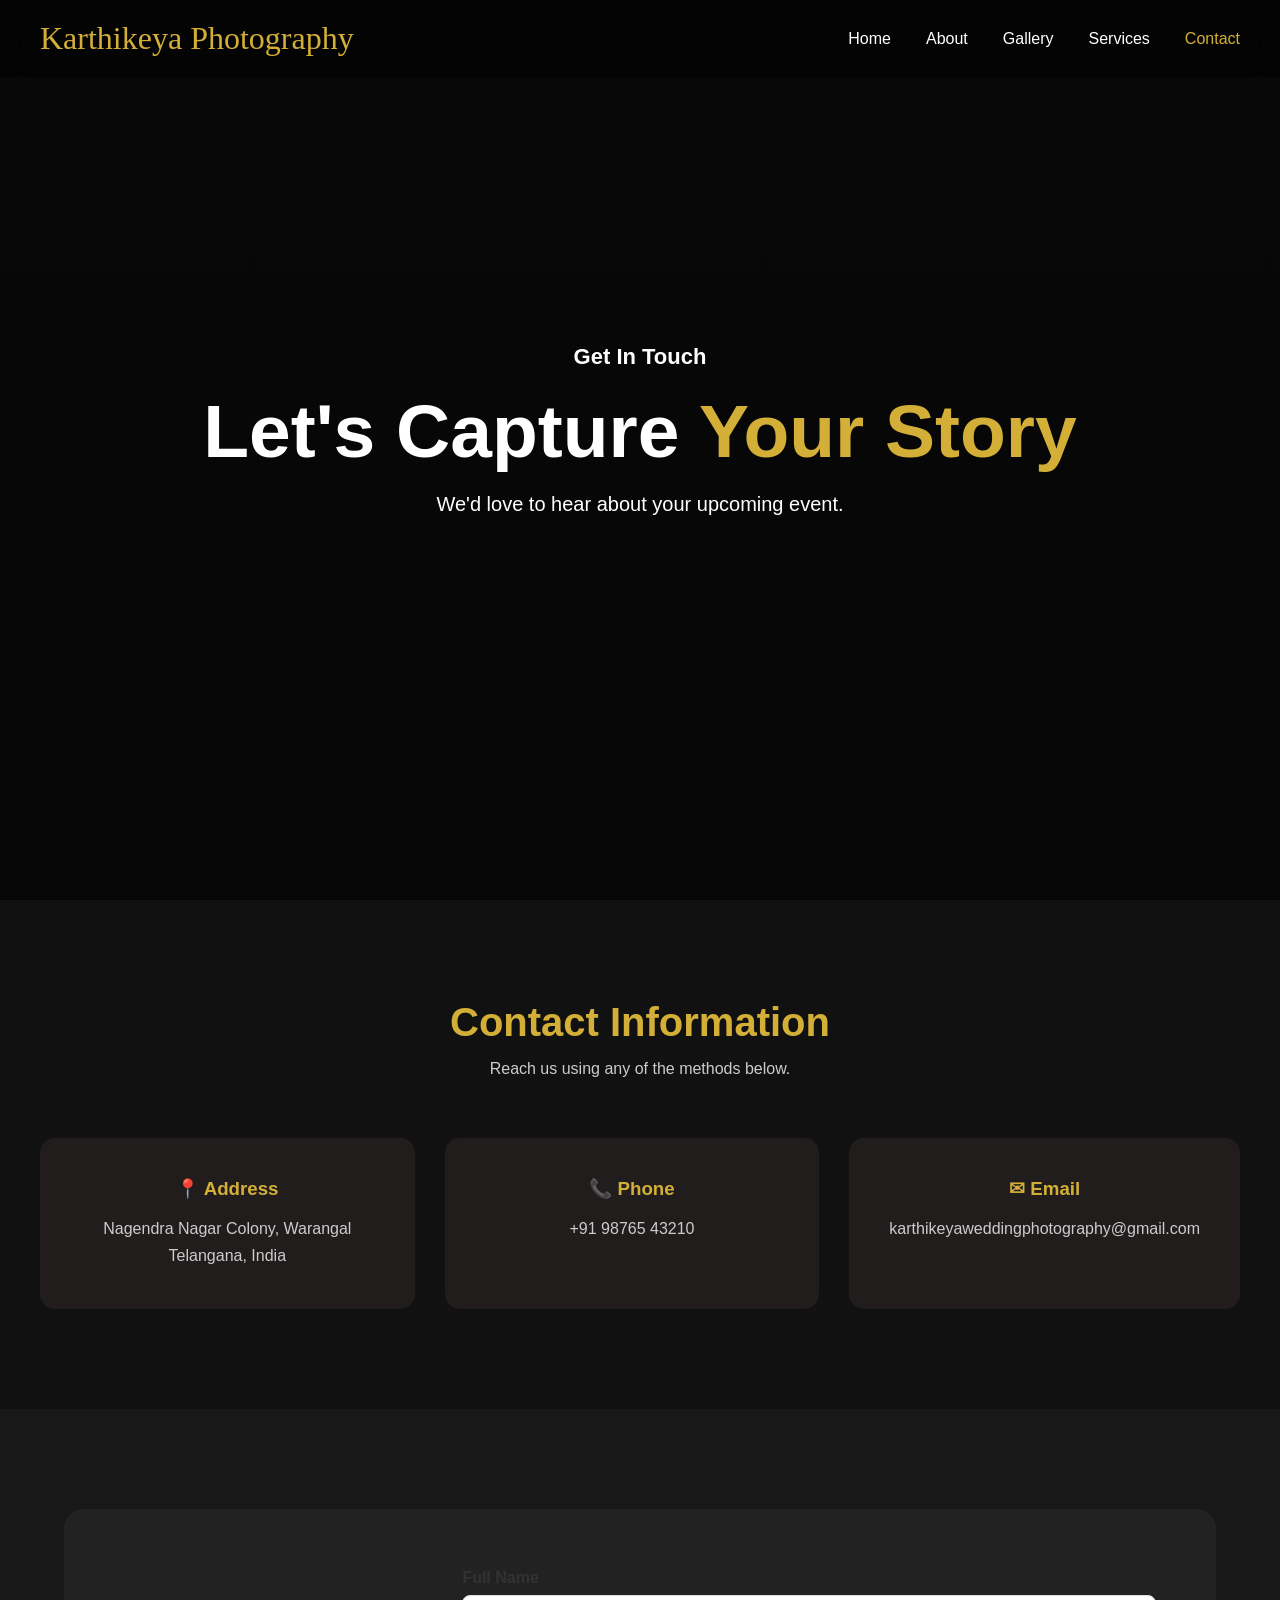
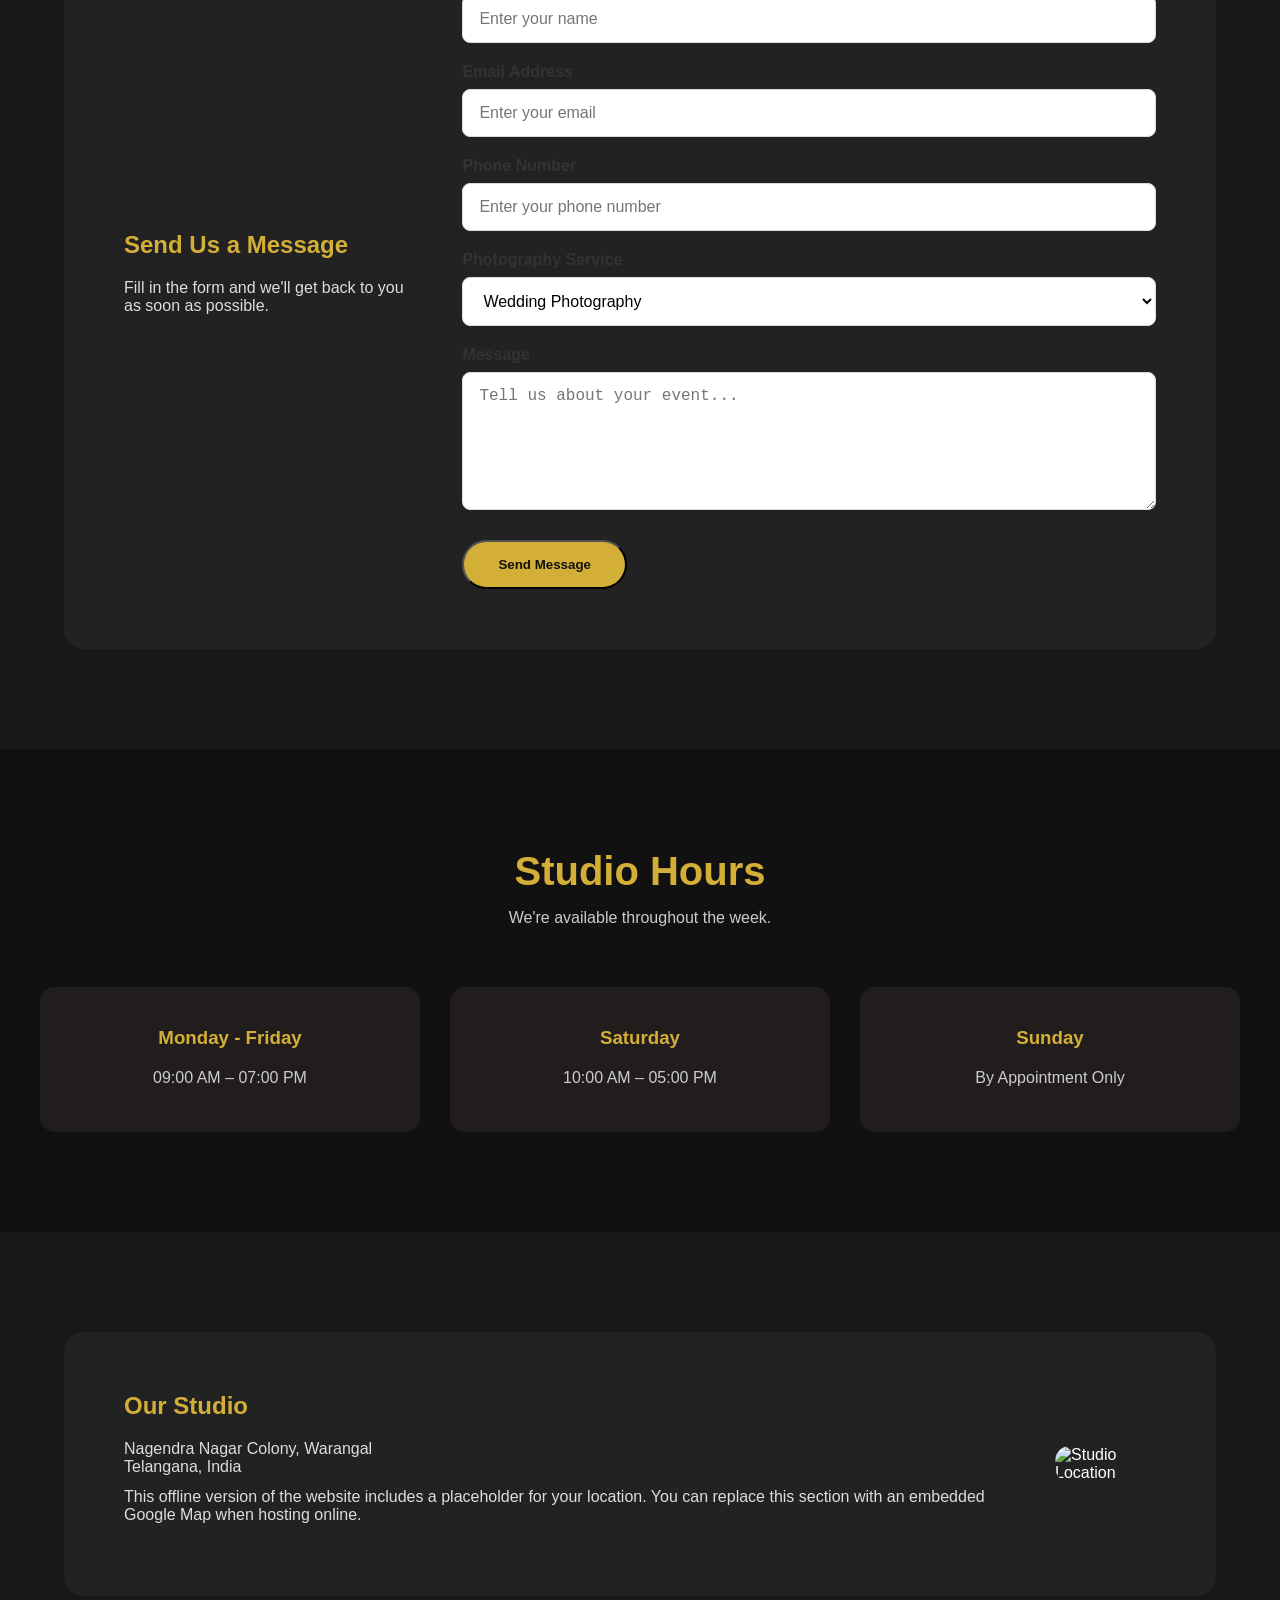
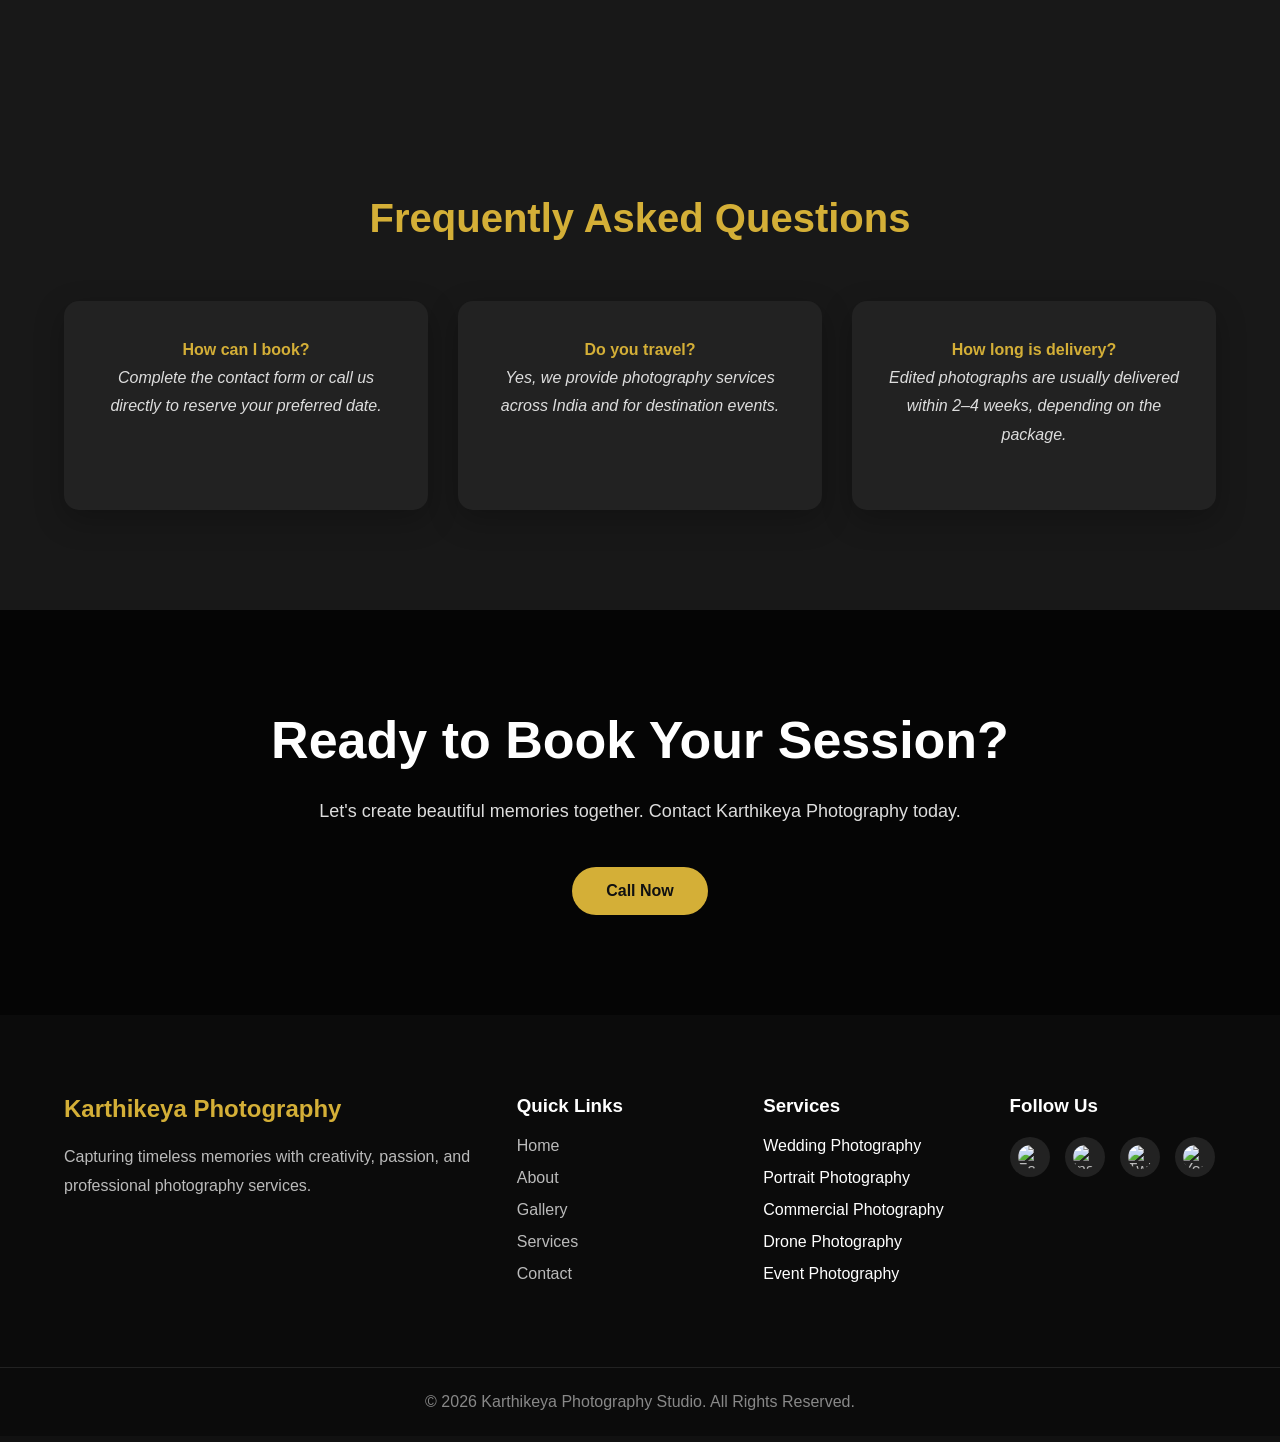
==== commit b47212c8: "Add files via upload" ====
--- a/contact.html
+++ b/contact.html
@@ -145,9 +145,9 @@
 
 <p>
 
-123 Photography Street<br>
-
-Creative City, India
+Nagendra Nagar Colony, Warangal<br>
+
+Telangana, India
 
 </p>
 
@@ -375,8 +375,8 @@
 
             <p>
 
-                Nagendranagar Colony, Warangal<br>
-                Telangana,India
+                Nagendra Nagar Colony, Warangal<br>
+                Telangana, India
 
             </p>
 
@@ -481,7 +481,7 @@
 
         </p>
 
-        <a href="tel:+919876543210"
+        <a href="tel:+918686438143"
            class="btn-primary">
 
             Call Now
@@ -599,4 +599,4 @@
 
 </body>
 
-</html>
+</html>
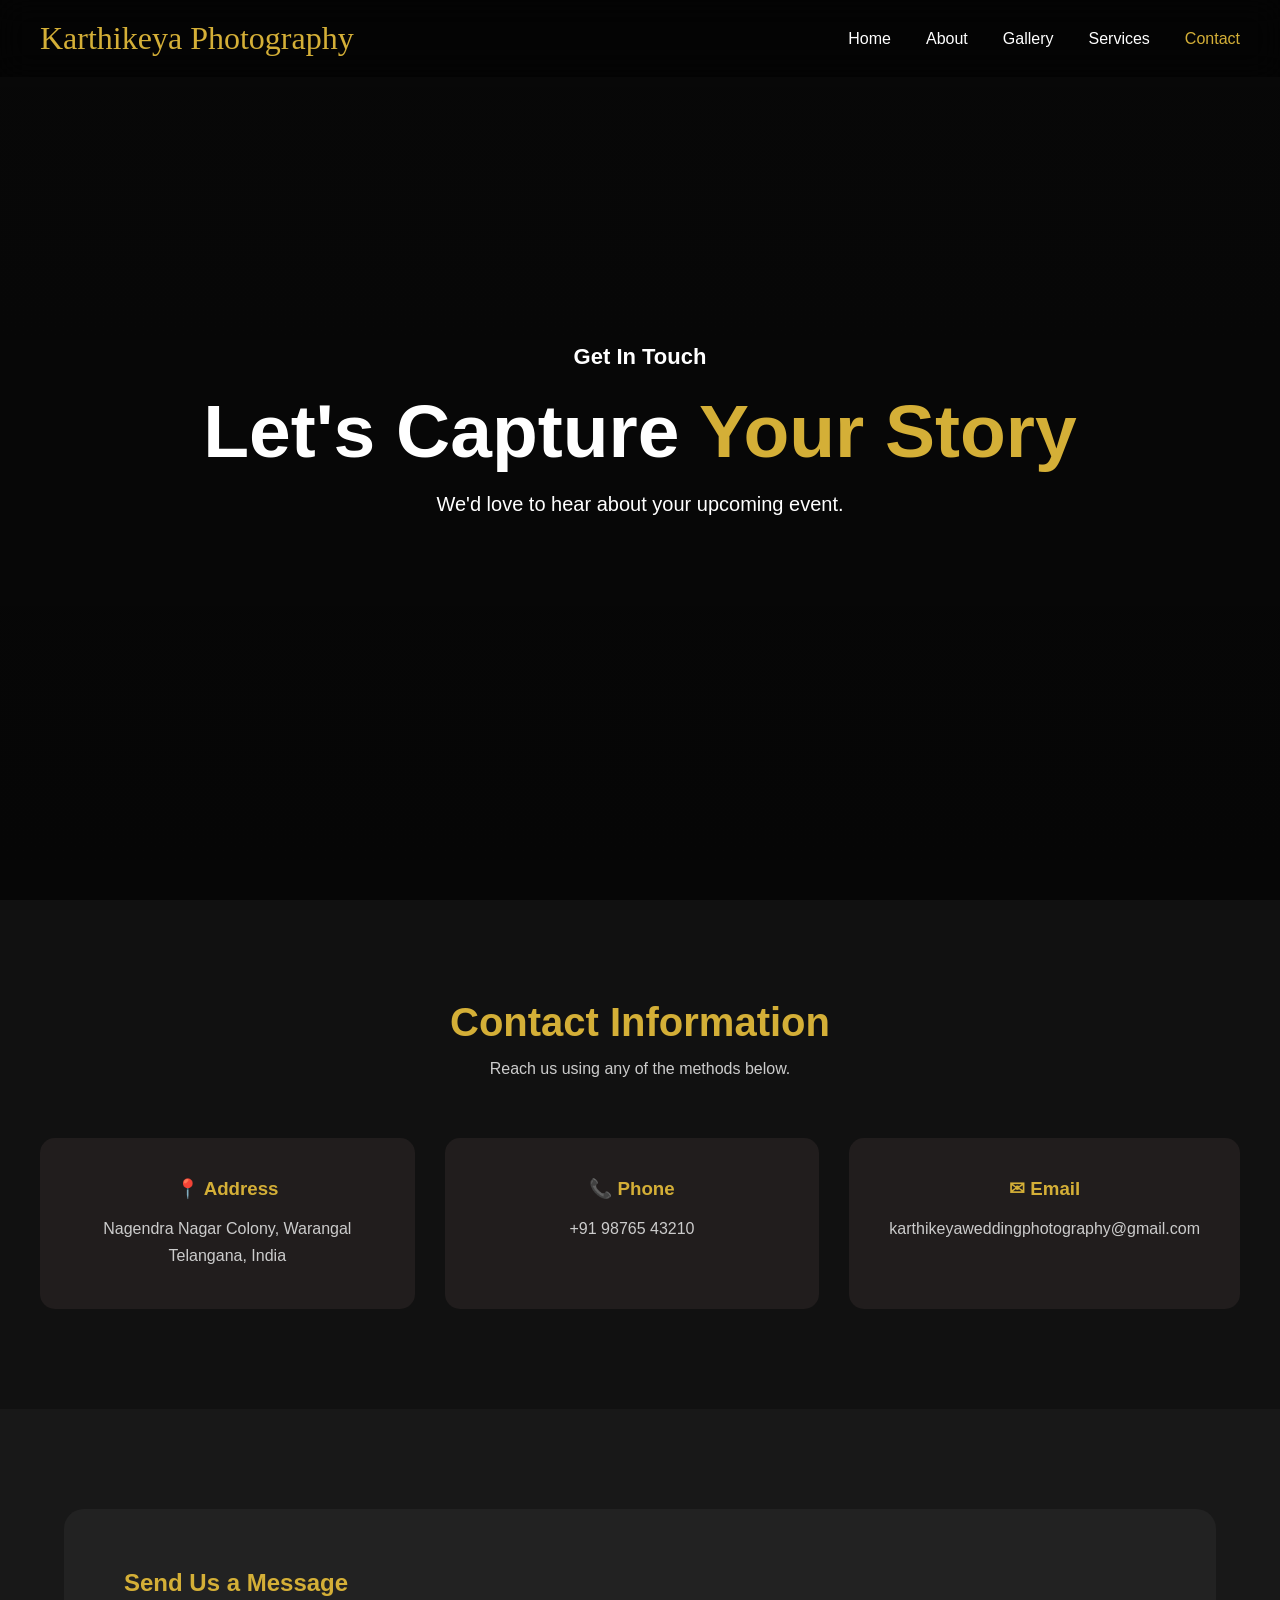
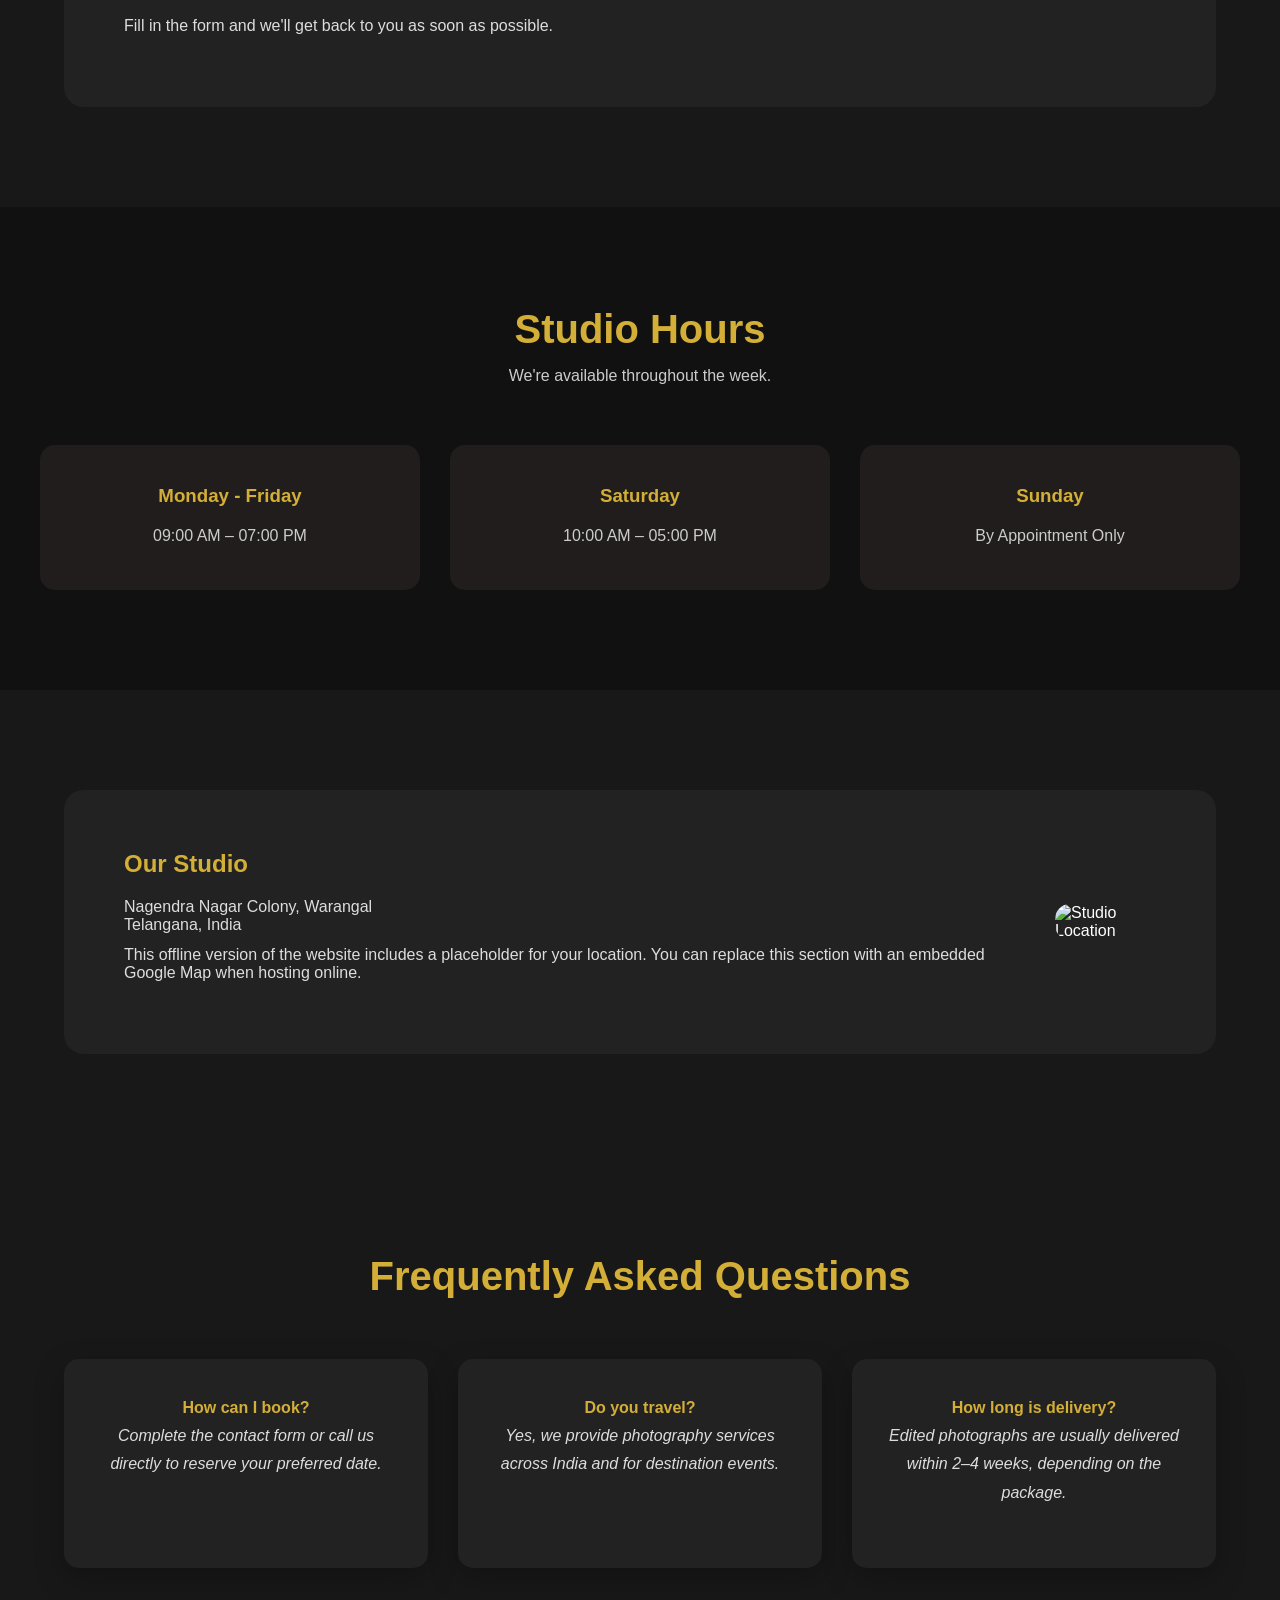
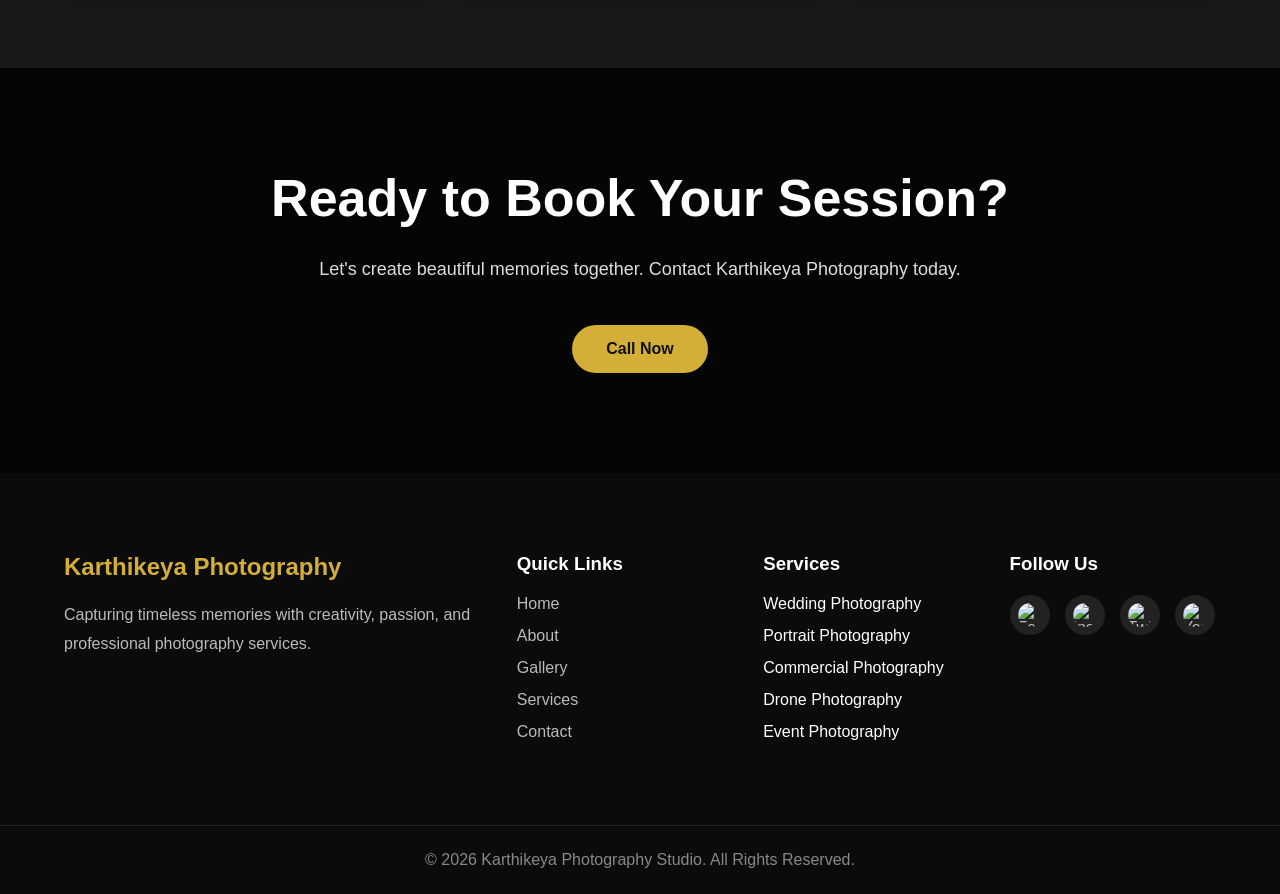
==== commit de451de6: "Add files via upload" ====
--- a/contact.html
+++ b/contact.html
@@ -210,109 +210,6 @@
 Fill in the form and we'll get back to you as soon as possible.
 
 </p>
-
-</div>
-
-<form id="contactForm">
-
-<div class="form-group">
-
-<label for="name">
-
-Full Name
-
-</label>
-
-<input
-type="text"
-id="name"
-placeholder="Enter your name"
-required>
-
-</div>
-
-<div class="form-group">
-
-<label for="email">
-
-Email Address
-
-</label>
-
-<input
-type="email"
-id="email"
-placeholder="Enter your email"
-required>
-
-</div>
-
-<div class="form-group">
-
-<label for="phone">
-
-Phone Number
-
-</label>
-
-<input
-type="tel"
-id="phone"
-placeholder="Enter your phone number">
-
-</div>
-
-<div class="form-group">
-
-<label for="service">
-
-Photography Service
-
-</label>
-
-<select id="service">
-
-<option>Wedding Photography</option>
-
-<option>Portrait Photography</option>
-
-<option>Fashion Photography</option>
-
-<option>Commercial Photography</option>
-
-<option>Drone Photography</option>
-
-<option>Event Photography</option>
-
-</select>
-
-</div>
-
-<div class="form-group">
-
-<label for="message">
-
-Message
-
-</label>
-
-<textarea
-id="message"
-rows="6"
-placeholder="Tell us about your event..."
-required></textarea>
-
-</div>
-
-<button
-type="submit"
-class="btn-primary">
-
-Send Message
-
-</button>
-
-</form>
 
 </div>
 
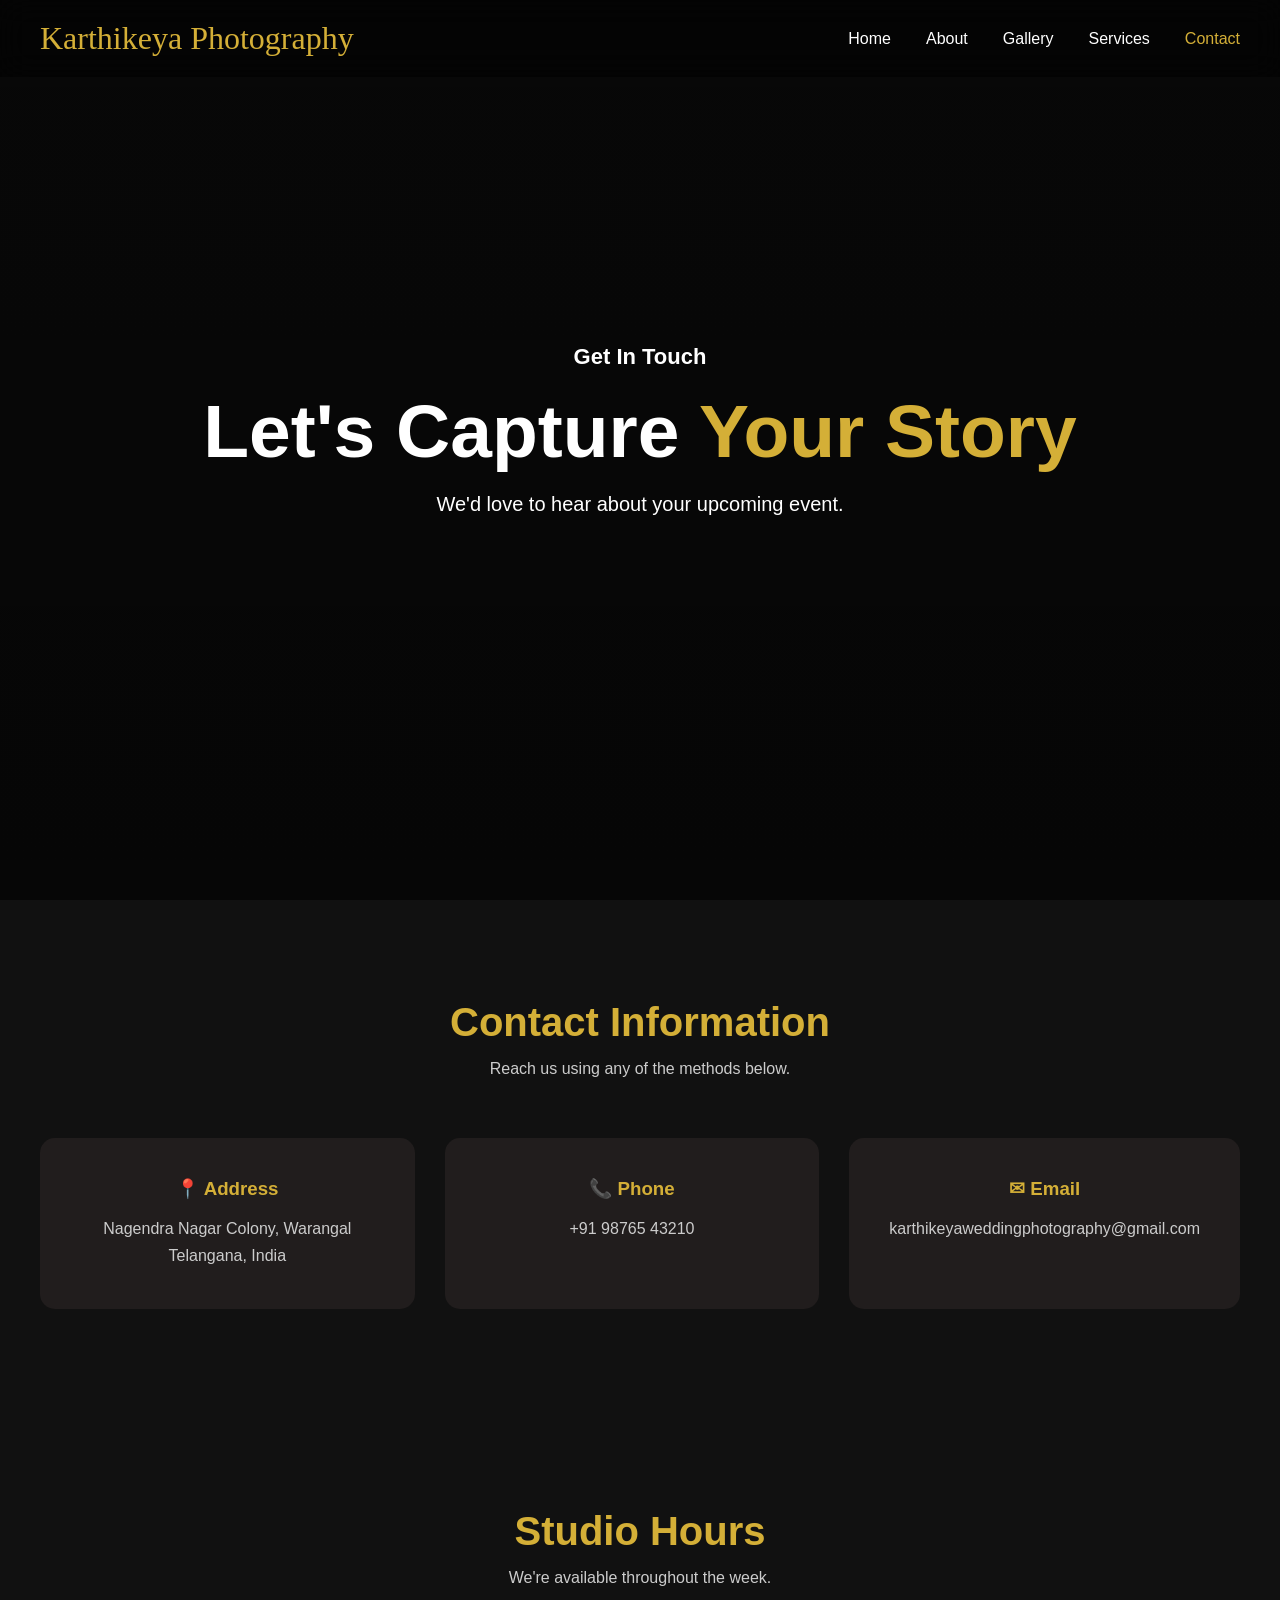
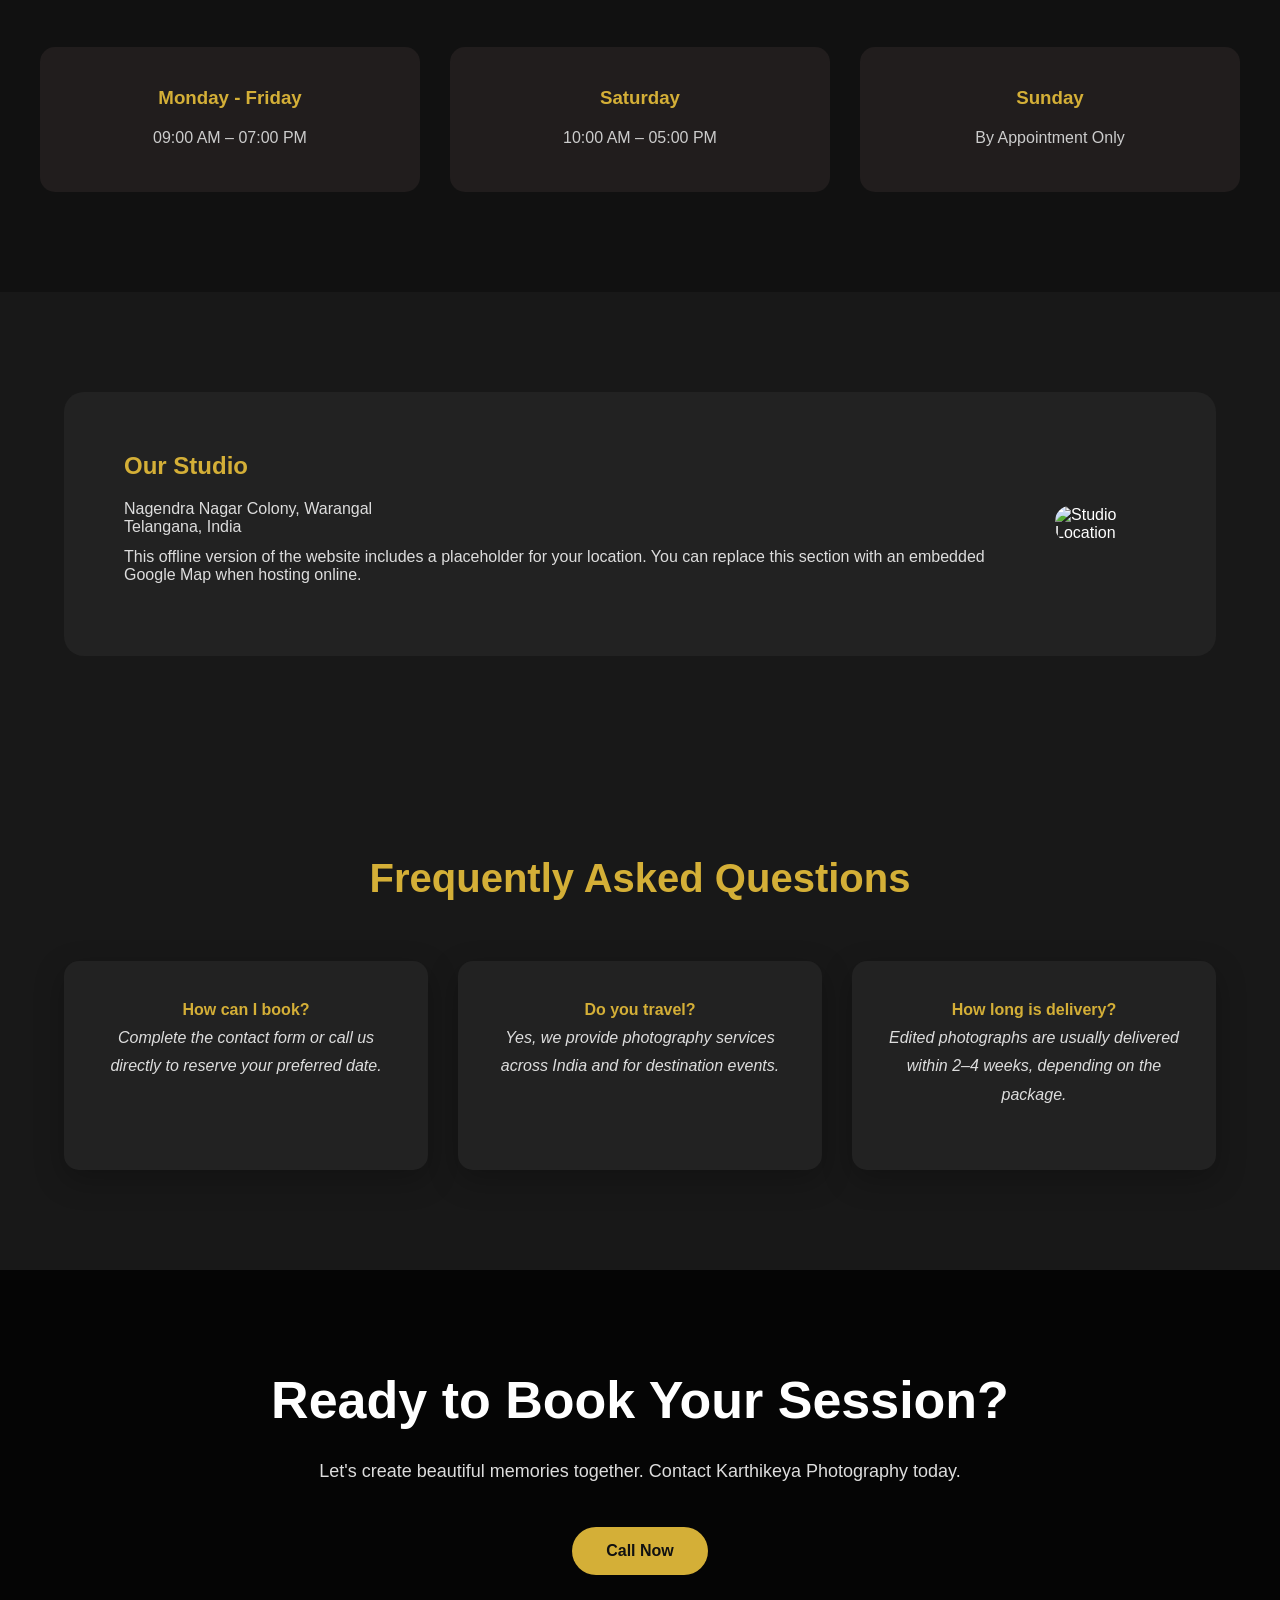
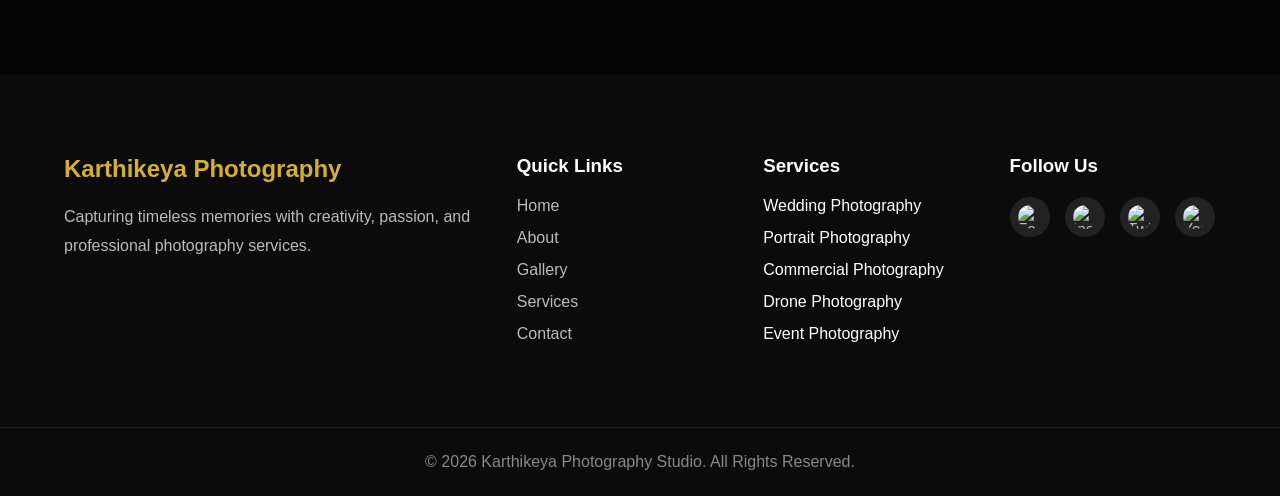
==== commit 8c932154: "Add files via upload" ====
--- a/contact.html
+++ b/contact.html
@@ -189,31 +189,6 @@
 
 </section>
 
-<!-- ========================= -->
-<!-- CONTACT FORM -->
-<!-- ========================= -->
-
-<section class="contact-preview">
-
-<div class="contact-box">
-
-<div>
-
-<h2>
-
-Send Us a Message
-
-</h2>
-
-<p>
-
-Fill in the form and we'll get back to you as soon as possible.
-
-</p>
-
-</div>
-
-</section>
 <!-- ========================= -->
 <!-- STUDIO HOURS -->
 <!-- ========================= -->
